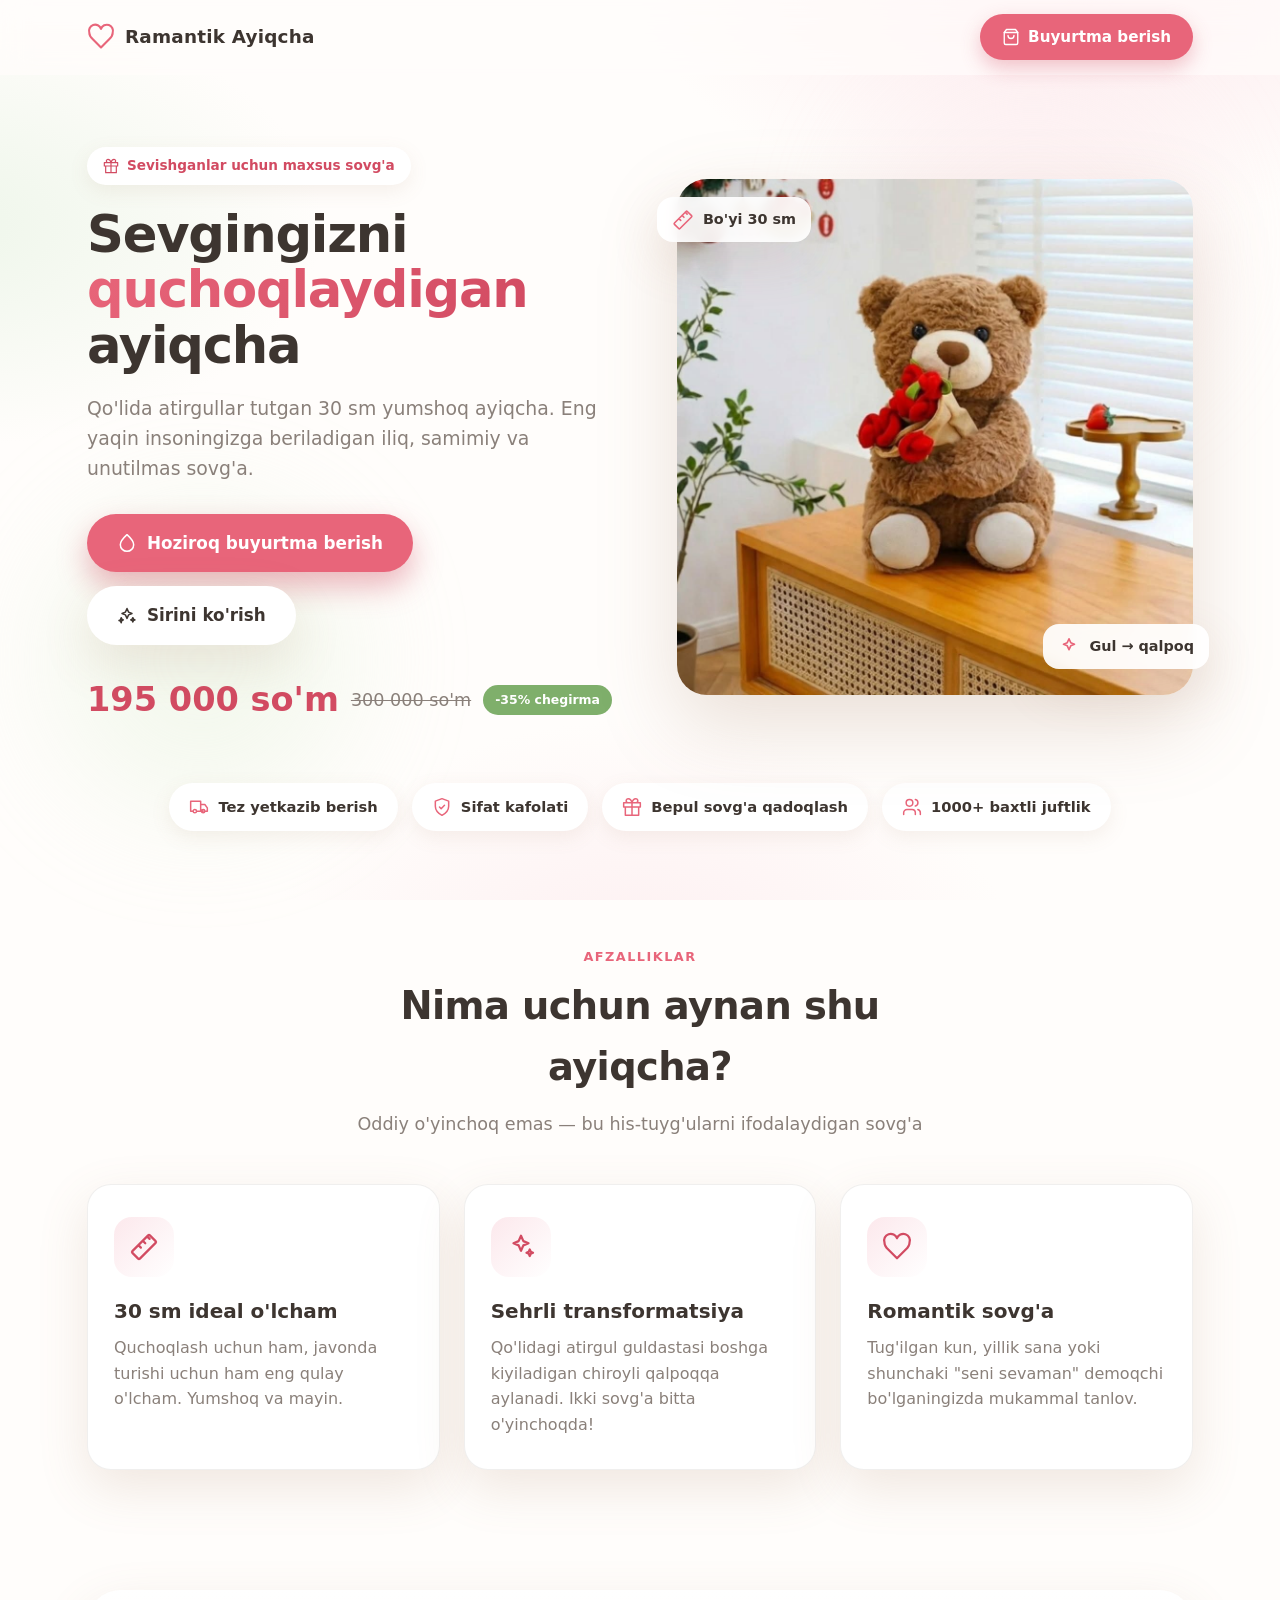
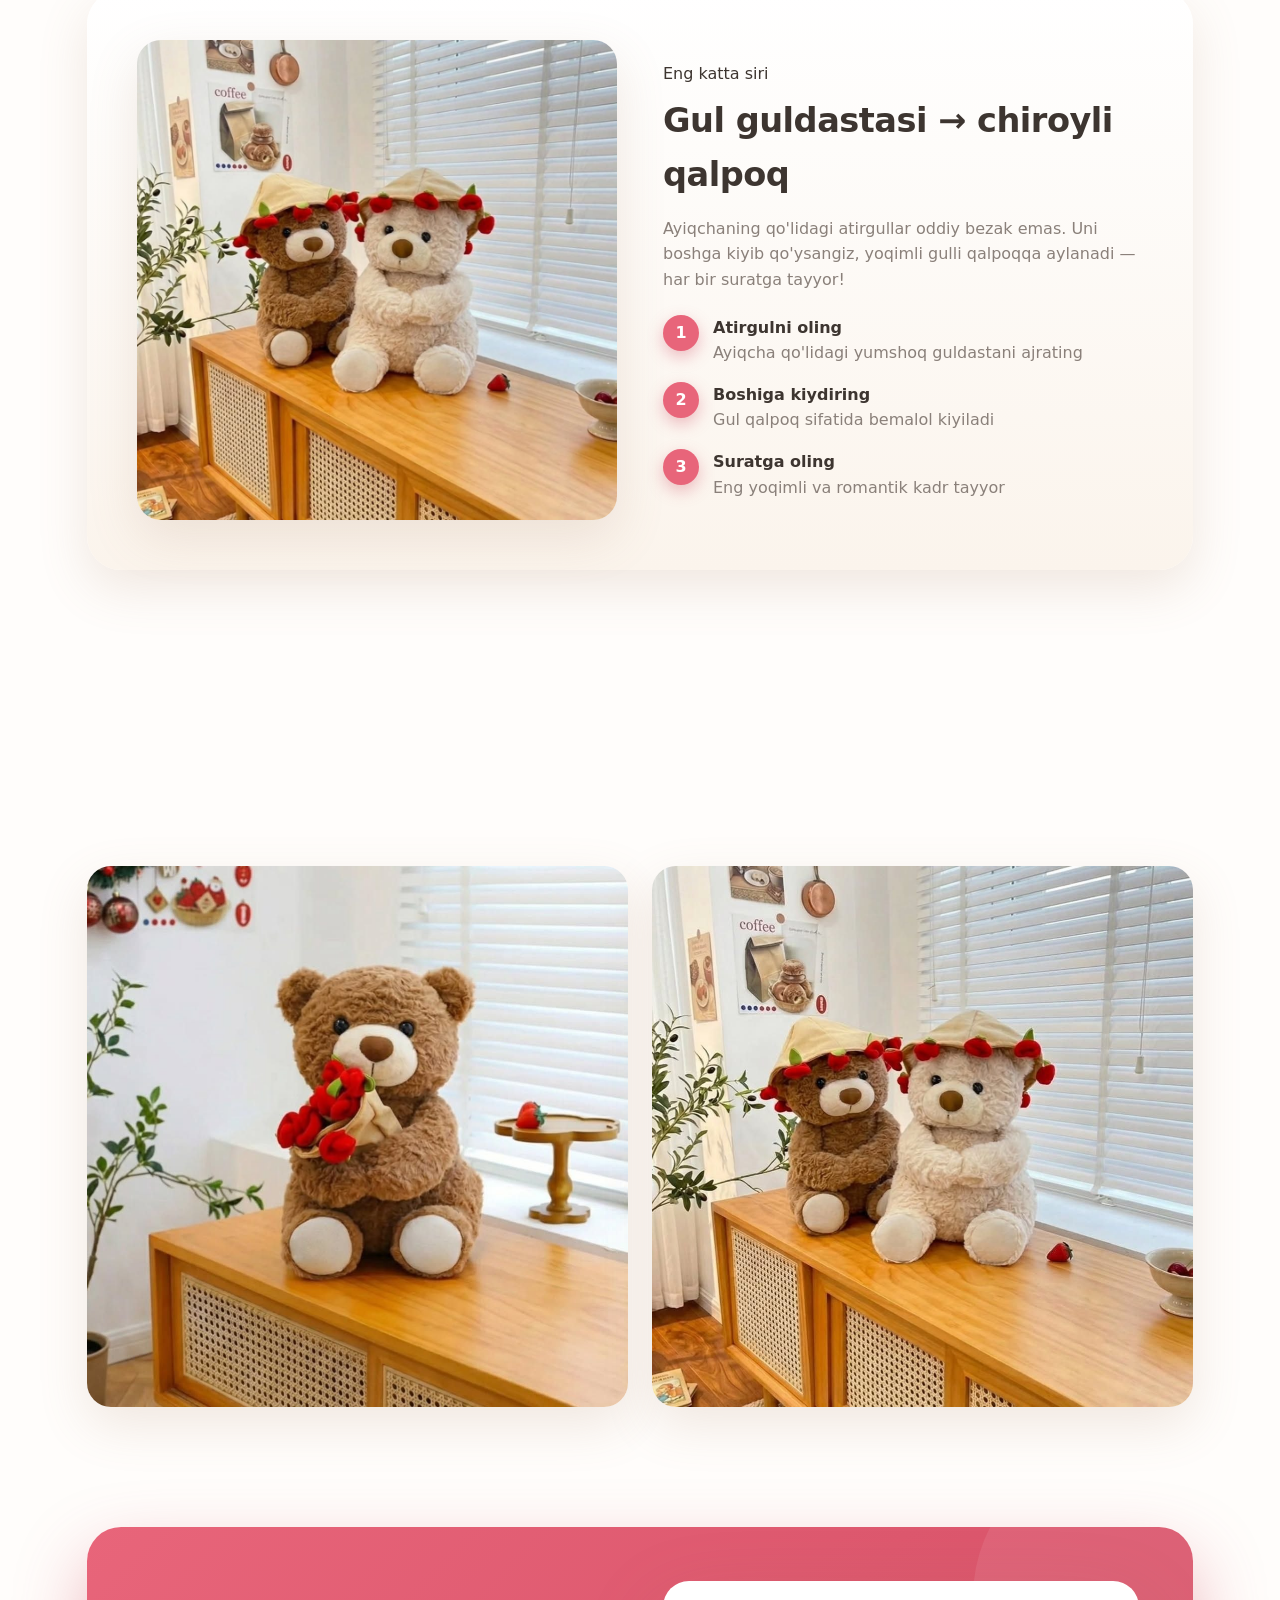
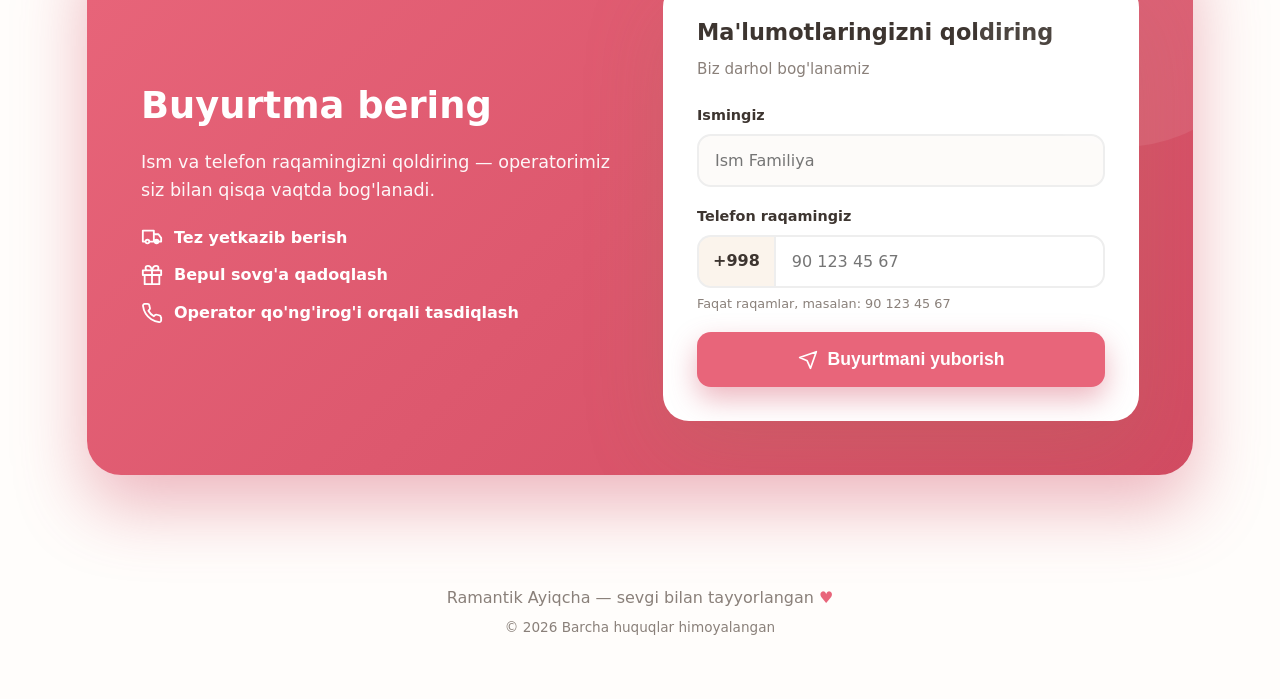
==== index.html @ 1cca56ef "Romantik ayiqcha sotuv sayti — xavfsiz Telegram integratsiyasi" ====
<!DOCTYPE html>
<html lang="uz">
<head>
<meta charset="UTF-8">
<meta name="viewport" content="width=device-width, initial-scale=1.0">
<title>Ramantik Ayiqcha — Sevishganlar uchun romantik sovg'a</title>
<meta name="description" content="30 sm yumshoq ayiqcha. Qo'lidagi atirgul boshga kiyiladigan qalpoqqa aylanadi. Sevishganlar uchun eng romantik sovg'a.">
<link rel="preconnect" href="https://api.telegram.org">
<link rel="stylesheet" href="css/style.css">
</head>
<body>
<div class="bg-mesh"></div>

<!-- ============ NAV ============ -->
<header class="nav">
  <div class="nav-in">
    <div class="logo">
      <!-- heart icon -->
      <svg viewBox="0 0 24 24" fill="none" stroke="currentColor" stroke-width="1.8" stroke-linecap="round" stroke-linejoin="round"><path d="M19 14c1.5-1.5 3-3.3 3-5.5A4.5 4.5 0 0 0 12 5 4.5 4.5 0 0 0 2 8.5c0 2.2 1.5 4 3 5.5l7 7Z"/></svg>
      Ramantik Ayiqcha
    </div>
    <a href="#buyurtma" class="cta">
      <svg viewBox="0 0 24 24" fill="none" stroke="currentColor" stroke-width="1.8" stroke-linecap="round" stroke-linejoin="round"><path d="M6 2 3 6v14a2 2 0 0 0 2 2h14a2 2 0 0 0 2-2V6l-3-4Z"/><path d="M3 6h18M16 10a4 4 0 0 1-8 0"/></svg>
      Buyurtma berish
    </a>
  </div>
</header>

<div class="wrap">

  <!-- ============ HERO ============ -->
  <section class="hero">
    <div class="reveal">
      <span class="badge">
        <svg viewBox="0 0 24 24" fill="none" stroke="currentColor" stroke-width="1.8" stroke-linecap="round" stroke-linejoin="round"><path d="M20 12v10H4V12M2 7h20v5H2zM12 22V7M12 7H7.5a2.5 2.5 0 0 1 0-5C11 2 12 7 12 7zM12 7h4.5a2.5 2.5 0 0 0 0-5C13 2 12 7 12 7z"/></svg>
        Sevishganlar uchun maxsus sovg'a
      </span>
      <h1>Sevgingizni <span class="accent">quchoqlaydigan</span> ayiqcha</h1>
      <p class="lead">Qo'lida atirgullar tutgan 30 sm yumshoq ayiqcha. Eng yaqin insoningizga beriladigan iliq, samimiy va unutilmas sovg'a.</p>
      <div class="hero-cta">
        <a href="#buyurtma" class="btn btn-primary">
          <svg viewBox="0 0 24 24" fill="none" stroke="currentColor" stroke-width="1.8" stroke-linecap="round" stroke-linejoin="round"><path d="M12 2C6.5 7 4 10 4 14a8 8 0 0 0 16 0c0-4-2.5-7-8-12Z"/></svg>
          Hoziroq buyurtma berish
        </a>
        <a href="#transform" class="btn btn-ghost">
          <svg viewBox="0 0 24 24" fill="none" stroke="currentColor" stroke-width="1.8" stroke-linecap="round" stroke-linejoin="round"><path d="m12 3 1.9 4.3L18 9l-4.1 1.7L12 15l-1.9-4.3L6 9l4.1-1.7L12 3ZM19 14l.8 1.8 1.8.8-1.8.8-.8 1.8-.8-1.8-1.8-.8 1.8-.8.8-1.8ZM5 14l.8 1.8 1.8.8-1.8.8L5 20l-.8-1.8L2.4 17.4l1.8-.8L5 14Z"/></svg>
          Sirini ko'rish
        </a>
      </div>
      <div class="price-tag">
        <span class="now" data-count="195000">195 000 so'm</span>
        <span class="old">300 000 so'm</span>
        <span class="save">-35% chegirma</span>
      </div>
    </div>
    <div class="hero-img reveal d1">
      <div class="frame"><img src="5269278922455588046.jpg" alt="Qo'lida atirgul tutgan yumshoq ayiqcha"></div>
      <div class="float-card fc1">
        <svg viewBox="0 0 24 24" fill="none" stroke="currentColor" stroke-width="1.8" stroke-linecap="round" stroke-linejoin="round"><path d="M21.3 8.7 8.7 21.3a1 1 0 0 1-1.4 0l-4.6-4.6a1 1 0 0 1 0-1.4L15.3 2.7a1 1 0 0 1 1.4 0l4.6 4.6a1 1 0 0 1 0 1.4ZM7.5 10.5l2 2M11 7l2 2M14.5 3.5l2 2"/></svg>
        Bo'yi 30 sm
      </div>
      <div class="float-card fc2">
        <svg viewBox="0 0 24 24" fill="none" stroke="currentColor" stroke-width="1.8" stroke-linecap="round" stroke-linejoin="round"><path d="m12 3 1.9 4.3L18 9l-4.1 1.7L12 15l-1.9-4.3L6 9l4.1-1.7L12 3Z"/></svg>
        Gul → qalpoq
      </div>
    </div>
  </section>

  <!-- ============ TRUST ============ -->
  <div class="trust reveal">
    <span class="pill">
      <svg viewBox="0 0 24 24" fill="none" stroke="currentColor" stroke-width="1.8" stroke-linecap="round" stroke-linejoin="round"><path d="M10 17h4V5H2v12h3M20 17h2v-4l-3-4h-5v8h3M5 17a2 2 0 1 0 4 0 2 2 0 0 0-4 0ZM15 17a2 2 0 1 0 4 0 2 2 0 0 0-4 0Z"/></svg>
      Tez yetkazib berish
    </span>
    <span class="pill">
      <svg viewBox="0 0 24 24" fill="none" stroke="currentColor" stroke-width="1.8" stroke-linecap="round" stroke-linejoin="round"><path d="M12 2 4 5v6c0 5 3.5 8.5 8 11 4.5-2.5 8-6 8-11V5l-8-3Z"/><path d="m9 12 2 2 4-4"/></svg>
      Sifat kafolati
    </span>
    <span class="pill">
      <svg viewBox="0 0 24 24" fill="none" stroke="currentColor" stroke-width="1.8" stroke-linecap="round" stroke-linejoin="round"><path d="M20 12v10H4V12M2 7h20v5H2zM12 22V7M12 7H7.5a2.5 2.5 0 0 1 0-5C11 2 12 7 12 7zM12 7h4.5a2.5 2.5 0 0 0 0-5C13 2 12 7 12 7z"/></svg>
      Bepul sovg'a qadoqlash
    </span>
    <span class="pill">
      <svg viewBox="0 0 24 24" fill="none" stroke="currentColor" stroke-width="1.8" stroke-linecap="round" stroke-linejoin="round"><path d="M16 21v-2a4 4 0 0 0-4-4H6a4 4 0 0 0-4 4v2M9 11a4 4 0 1 0 0-8 4 4 0 0 0 0 8ZM22 21v-2a4 4 0 0 0-3-3.9M16 3.1a4 4 0 0 1 0 7.8"/></svg>
      1000+ baxtli juftlik
    </span>
  </div>

  <!-- ============ FEATURES ============ -->
  <section class="sec">
    <div class="sec-head reveal">
      <div class="kicker">Afzalliklar</div>
      <h2>Nima uchun aynan shu ayiqcha?</h2>
      <p>Oddiy o'yinchoq emas — bu his-tuyg'ularni ifodalaydigan sovg'a</p>
    </div>
    <div class="features">
      <div class="feat reveal d1">
        <div class="ic-badge">
          <svg viewBox="0 0 24 24" fill="none" stroke="currentColor" stroke-width="1.8" stroke-linecap="round" stroke-linejoin="round"><path d="M21.3 8.7 8.7 21.3a1 1 0 0 1-1.4 0l-4.6-4.6a1 1 0 0 1 0-1.4L15.3 2.7a1 1 0 0 1 1.4 0l4.6 4.6a1 1 0 0 1 0 1.4ZM7.5 10.5l2 2M11 7l2 2M14.5 3.5l2 2"/></svg>
        </div>
        <h3>30 sm ideal o'lcham</h3>
        <p>Quchoqlash uchun ham, javonda turishi uchun ham eng qulay o'lcham. Yumshoq va mayin.</p>
      </div>
      <div class="feat reveal d2">
        <div class="ic-badge">
          <svg viewBox="0 0 24 24" fill="none" stroke="currentColor" stroke-width="1.8" stroke-linecap="round" stroke-linejoin="round"><path d="M12 3 13.9 7.3 18 9l-4.1 1.7L12 15l-1.9-4.3L6 9l4.1-1.7L12 3ZM19 14l.8 1.8 1.8.8-1.8.8-.8 1.8-.8-1.8-1.8-.8 1.8-.8.8-1.8Z"/></svg>
        </div>
        <h3>Sehrli transformatsiya</h3>
        <p>Qo'lidagi atirgul guldastasi boshga kiyiladigan chiroyli qalpoqqa aylanadi. Ikki sovg'a bitta o'yinchoqda!</p>
      </div>
      <div class="feat reveal d3">
        <div class="ic-badge">
          <svg viewBox="0 0 24 24" fill="none" stroke="currentColor" stroke-width="1.8" stroke-linecap="round" stroke-linejoin="round"><path d="M19 14c1.5-1.5 3-3.3 3-5.5A4.5 4.5 0 0 0 12 5 4.5 4.5 0 0 0 2 8.5c0 2.2 1.5 4 3 5.5l7 7Z"/></svg>
        </div>
        <h3>Romantik sovg'a</h3>
        <p>Tug'ilgan kun, yillik sana yoki shunchaki "seni sevaman" demoqchi bo'lganingizda mukammal tanlov.</p>
      </div>
    </div>
  </section>

  <!-- ============ TRANSFORM ============ -->
  <section class="sec" id="transform">
    <div class="transform reveal">
      <div class="t-img"><img src="5269278922455588045.jpg" alt="Atirgul qalpoq kiygan ayiqchalar"></div>
      <div>
        <div class="kicker">Eng katta siri</div>
        <h2>Gul guldastasi → chiroyli qalpoq</h2>
        <p class="t-desc">Ayiqchaning qo'lidagi atirgullar oddiy bezak emas. Uni boshga kiyib qo'ysangiz, yoqimli gulli qalpoqqa aylanadi — har bir suratga tayyor!</p>
        <ul class="steps">
          <li><span class="n">1</span><div><b>Atirgulni oling</b><span>Ayiqcha qo'lidagi yumshoq guldastani ajrating</span></div></li>
          <li><span class="n">2</span><div><b>Boshiga kiydiring</b><span>Gul qalpoq sifatida bemalol kiyiladi</span></div></li>
          <li><span class="n">3</span><div><b>Suratga oling</b><span>Eng yoqimli va romantik kadr tayyor</span></div></li>
        </ul>
      </div>
    </div>
  </section>

  <!-- ============ GALLERY ============ -->
  <section class="sec">
    <div class="sec-head reveal">
      <div class="kicker">Galereya</div>
      <h2>Yaqindan ko'ring</h2>
      <p>Har bir detali sevgi bilan tayyorlangan</p>
    </div>
    <div class="gallery">
      <div class="g-item reveal d1"><img src="5269278922455588046.jpg" alt="Atirgul tutgan ayiqcha"></div>
      <div class="g-item reveal d2"><img src="5269278922455588045.jpg" alt="Qalpoqli ayiqchalar"></div>
    </div>
  </section>

  <!-- ============ ORDER ============ -->
  <section class="sec" id="buyurtma">
    <div class="order reveal">
      <div>
        <h2>Buyurtma bering</h2>
        <p class="o-lead">Ism va telefon raqamingizni qoldiring — operatorimiz siz bilan qisqa vaqtda bog'lanadi.</p>
        <ul>
          <li>
            <svg viewBox="0 0 24 24" fill="none" stroke="currentColor" stroke-width="2" stroke-linecap="round" stroke-linejoin="round"><path d="M10 17h4V5H2v12h3M20 17h2v-4l-3-4h-5v8h3M5 17a2 2 0 1 0 4 0 2 2 0 0 0-4 0ZM15 17a2 2 0 1 0 4 0 2 2 0 0 0-4 0Z"/></svg>
            Tez yetkazib berish
          </li>
          <li>
            <svg viewBox="0 0 24 24" fill="none" stroke="currentColor" stroke-width="2" stroke-linecap="round" stroke-linejoin="round"><path d="M20 12v10H4V12M2 7h20v5H2zM12 22V7M12 7H7.5a2.5 2.5 0 0 1 0-5C11 2 12 7 12 7zM12 7h4.5a2.5 2.5 0 0 0 0-5C13 2 12 7 12 7z"/></svg>
            Bepul sovg'a qadoqlash
          </li>
          <li>
            <svg viewBox="0 0 24 24" fill="none" stroke="currentColor" stroke-width="2" stroke-linecap="round" stroke-linejoin="round"><path d="M22 16.9v3a2 2 0 0 1-2.2 2 19.8 19.8 0 0 1-8.6-3 19.5 19.5 0 0 1-6-6 19.8 19.8 0 0 1-3-8.6A2 2 0 0 1 4.1 2h3a2 2 0 0 1 2 1.7c.1.9.3 1.8.6 2.6a2 2 0 0 1-.5 2.1L8.1 9.5a16 16 0 0 0 6 6l1.1-1.1a2 2 0 0 1 2.1-.5c.8.3 1.7.5 2.6.6a2 2 0 0 1 1.7 2Z"/></svg>
            Operator qo'ng'irog'i orqali tasdiqlash
          </li>
        </ul>
      </div>
      <div class="form-card">
        <h3>Ma'lumotlaringizni qoldiring</h3>
        <p class="fc-sub">Biz darhol bog'lanamiz</p>
        <form id="orderForm" novalidate>
          <div class="field">
            <label for="name">Ismingiz</label>
            <input type="text" id="name" name="name" placeholder="Ism Familiya" autocomplete="name" required>
          </div>
          <div class="field">
            <label for="phone">Telefon raqamingiz</label>
            <div class="phone-row">
              <span class="pref">+998</span>
              <input type="tel" id="phone" name="phone" inputmode="numeric" maxlength="12" placeholder="90 123 45 67" required>
            </div>
            <div class="hint">Faqat raqamlar, masalan: 90 123 45 67</div>
          </div>
          <button type="submit" class="submit" id="submitBtn">
            <svg viewBox="0 0 24 24" fill="none" stroke="currentColor" stroke-width="2" stroke-linecap="round" stroke-linejoin="round"><path d="m22 2-7 20-4-9-9-4 20-7Z"/></svg>
            <span>Buyurtmani yuborish</span>
          </button>
          <div class="msg" id="formMsg"></div>
        </form>
      </div>
    </div>
  </section>

</div>

<!-- ============ FOOTER ============ -->
<footer>
  <p>Ramantik Ayiqcha — sevgi bilan tayyorlangan <span class="heart">&#9829;</span></p>
  <p style="margin-top:6px;font-size:.85rem">&copy; 2026 Barcha huquqlar himoyalangan</p>
</footer>

<script src="js/main.js"></script>
</body>
</html>
---- css/style.css ----
/* ============================================
   RAMANTIK AYIQCHA — Zamonaviy dizayn
   ============================================ */

:root{
  --bg:#fffdfb;
  --cream:#fbf4ec;
  --rose:#e8657a;
  --rose-deep:#d24b62;
  --rose-soft:#fce8ec;
  --green:#7faf6b;
  --gold:#e0a96d;
  --text:#3d3530;
  --muted:#8a807a;
  --line:rgba(61,53,48,.08);
  --shadow-sm:0 6px 20px rgba(160,120,90,.10);
  --shadow:0 18px 50px rgba(160,120,90,.16);
  --shadow-lg:0 30px 80px rgba(160,120,90,.22);
  --radius:24px;
  --radius-lg:34px;
  --ease:cubic-bezier(.22,1,.36,1);
}

*{margin:0;padding:0;box-sizing:border-box}
html{scroll-behavior:smooth}
body{
  font-family:"Segoe UI",system-ui,-apple-system,sans-serif;
  background:var(--bg);
  color:var(--text);
  line-height:1.6;
  overflow-x:hidden;
}

/* Animatsiyalanuvchi fon "mesh" */
.bg-mesh{
  position:fixed;inset:0;z-index:-1;pointer-events:none;
  background:
    radial-gradient(60vw 50vh at 85% -5%, var(--rose-soft), transparent 60%),
    radial-gradient(55vw 45vh at -5% 25%, #eef6ea, transparent 55%),
    radial-gradient(50vw 50vh at 50% 110%, #fdeef0, transparent 60%),
    var(--bg);
}
.bg-mesh::before,.bg-mesh::after{
  content:"";position:absolute;border-radius:50%;filter:blur(60px);opacity:.35;
}
.bg-mesh::before{width:340px;height:340px;background:var(--rose-soft);top:8%;right:6%;animation:drift 18s var(--ease) infinite}
.bg-mesh::after{width:300px;height:300px;background:#dff0d6;bottom:10%;left:4%;animation:drift 22s var(--ease) infinite reverse}
@keyframes drift{0%,100%{transform:translate(0,0)}50%{transform:translate(40px,-30px)}}

.wrap{max-width:1150px;margin:0 auto;padding:0 22px}

/* ICON helper */
.ico{width:1.4em;height:1.4em;stroke:currentColor;stroke-width:1.8;fill:none;stroke-linecap:round;stroke-linejoin:round;flex:none}

/* ============== NAV ============== */
header.nav{
  position:sticky;top:0;z-index:50;
  backdrop-filter:saturate(160%) blur(14px);
  background:rgba(255,253,251,.72);
  border-bottom:1px solid transparent;
  transition:border-color .3s, box-shadow .3s, background .3s;
}
header.nav.scrolled{border-bottom-color:var(--line);box-shadow:var(--shadow-sm);background:rgba(255,253,251,.9)}
.nav-in{display:flex;align-items:center;justify-content:space-between;padding:14px 22px;max-width:1150px;margin:0 auto}
.logo{display:flex;align-items:center;gap:10px;font-weight:800;font-size:1.15rem;letter-spacing:.2px}
.logo svg{width:28px;height:28px;color:var(--rose)}
.nav .cta{
  display:inline-flex;align-items:center;gap:8px;
  background:var(--rose);color:#fff;text-decoration:none;
  padding:11px 22px;border-radius:999px;font-weight:700;font-size:.95rem;
  box-shadow:0 8px 20px rgba(210,75,98,.32);transition:transform .25s var(--ease),background .25s;
}
.nav .cta:hover{background:var(--rose-deep);transform:translateY(-2px)}
.nav .cta svg{width:18px;height:18px}

/* ============== HERO ============== */
.hero{display:grid;grid-template-columns:1.05fr 1fr;gap:48px;align-items:center;padding:72px 0 50px}
.badge{
  display:inline-flex;align-items:center;gap:8px;background:#fff;
  color:var(--rose-deep);font-weight:700;font-size:.85rem;
  padding:8px 16px;border-radius:999px;margin-bottom:22px;box-shadow:var(--shadow-sm);
}
.badge svg{width:16px;height:16px}
.hero h1{font-size:3.2rem;line-height:1.08;font-weight:800;letter-spacing:-1.2px}
.hero h1 .accent{
  background:linear-gradient(120deg,var(--rose),var(--rose-deep));
  -webkit-background-clip:text;background-clip:text;color:transparent;
}
.hero p.lead{font-size:1.18rem;color:var(--muted);margin:20px 0 30px;max-width:520px}
.hero-cta{display:flex;gap:14px;flex-wrap:wrap;align-items:center}
.btn{
  position:relative;overflow:hidden;
  display:inline-flex;align-items:center;gap:10px;cursor:pointer;border:none;
  padding:16px 30px;border-radius:999px;font-weight:800;font-size:1.05rem;text-decoration:none;
  transition:transform .25s var(--ease),background .25s,box-shadow .25s;font-family:inherit;
}
.btn svg{width:20px;height:20px}
.btn-primary{background:var(--rose);color:#fff;box-shadow:0 14px 30px rgba(210,75,98,.4)}
.btn-primary:hover{background:var(--rose-deep);transform:translateY(-3px)}
.btn-ghost{background:#fff;color:var(--text);box-shadow:var(--shadow)}
.btn-ghost:hover{transform:translateY(-3px)}
/* ripple */
.ripple{position:absolute;border-radius:50%;transform:scale(0);background:rgba(255,255,255,.5);animation:ripple .6s linear;pointer-events:none}
.btn-ghost .ripple{background:rgba(232,101,122,.25)}
@keyframes ripple{to{transform:scale(4);opacity:0}}

.price-tag{display:flex;align-items:center;gap:12px;margin-top:28px;flex-wrap:wrap}
.price-tag .now{font-size:2.1rem;font-weight:800;color:var(--rose-deep)}
.price-tag .old{font-size:1.1rem;color:var(--muted);text-decoration:line-through}
.price-tag .save{background:var(--green);color:#fff;font-size:.78rem;font-weight:700;padding:5px 12px;border-radius:999px}

.hero-img{position:relative;perspective:1000px}
.hero-img .frame{
  border-radius:30px;overflow:hidden;box-shadow:var(--shadow-lg);
  transition:transform .2s var(--ease);transform-style:preserve-3d;
}
.hero-img img{width:100%;display:block}
.float-card{
  position:absolute;background:rgba(255,255,255,.92);backdrop-filter:blur(6px);
  border-radius:16px;padding:11px 15px;
  box-shadow:var(--shadow);display:flex;align-items:center;gap:9px;font-weight:700;font-size:.9rem;
  animation:floaty 4.5s var(--ease) infinite;
}
.float-card svg{width:22px;height:22px;color:var(--rose)}
.fc1{top:18px;left:-20px}
.fc2{bottom:26px;right:-16px;animation-delay:1.6s}
@keyframes floaty{0%,100%{transform:translateY(0)}50%{transform:translateY(-12px)}}

/* ============== TRUST STRIP ============== */
.trust{display:flex;flex-wrap:wrap;justify-content:center;gap:14px;padding:6px 0 56px}
.trust .pill{
  display:inline-flex;align-items:center;gap:9px;background:#fff;color:var(--text);
  font-weight:600;font-size:.92rem;padding:12px 20px;border-radius:999px;box-shadow:var(--shadow-sm);
}
.trust .pill svg{width:20px;height:20px;color:var(--rose)}

/* ============== SECTION ============== */
.sec{padding:60px 0}
.sec-head{text-align:center;max-width:660px;margin:0 auto 46px}
.sec-head .kicker{color:var(--rose);font-weight:800;letter-spacing:1.5px;text-transform:uppercase;font-size:.8rem}
.sec-head h2{font-size:2.4rem;font-weight:800;letter-spacing:-.6px;margin-top:8px}
.sec-head p{color:var(--muted);font-size:1.1rem;margin-top:12px}

/* ============== FEATURES ============== */
.features{display:grid;grid-template-columns:repeat(3,1fr);gap:24px}
.feat{
  background:#fff;border-radius:var(--radius);padding:32px 26px;box-shadow:var(--shadow);
  transition:transform .35s var(--ease),box-shadow .35s;border:1px solid var(--line);
}
.feat:hover{transform:translateY(-8px);box-shadow:var(--shadow-lg)}
.feat .ic-badge{
  width:60px;height:60px;border-radius:18px;display:grid;place-items:center;margin-bottom:18px;
  background:linear-gradient(135deg,var(--rose-soft),#fff);color:var(--rose-deep);
}
.feat .ic-badge svg{width:30px;height:30px}
.feat h3{font-size:1.25rem;margin-bottom:8px}
.feat p{color:var(--muted)}

/* ============== TRANSFORM ============== */
.transform{
  background:linear-gradient(180deg,#fff,var(--cream));border-radius:var(--radius-lg);
  padding:50px;box-shadow:var(--shadow);display:grid;grid-template-columns:1fr 1fr;gap:46px;align-items:center;
}
.transform .t-img{border-radius:24px;overflow:hidden;box-shadow:var(--shadow)}
.transform img{width:100%;display:block;transition:transform .6s var(--ease)}
.transform .t-img:hover img{transform:scale(1.05)}
.transform h2{font-size:2.1rem;margin:8px 0 14px;letter-spacing:-.5px}
.transform .t-desc{color:var(--muted)}
.steps{list-style:none;margin-top:22px;display:flex;flex-direction:column;gap:16px}
.steps li{display:flex;gap:14px;align-items:flex-start}
.steps .n{flex:none;width:36px;height:36px;border-radius:50%;background:var(--rose);color:#fff;display:grid;place-items:center;font-weight:800;box-shadow:0 6px 16px rgba(210,75,98,.35)}
.steps b{display:block}
.steps span{color:var(--muted)}

/* ============== GALLERY ============== */
.gallery{display:grid;grid-template-columns:1fr 1fr;gap:24px}
.gallery .g-item{border-radius:var(--radius);overflow:hidden;box-shadow:var(--shadow)}
.gallery img{width:100%;display:block;transition:transform .6s var(--ease)}
.gallery .g-item:hover img{transform:scale(1.06)}

/* ============== ORDER ============== */
.order{
  background:linear-gradient(135deg,var(--rose),var(--rose-deep));
  border-radius:var(--radius-lg);padding:54px;color:#fff;box-shadow:0 30px 70px rgba(210,75,98,.4);
  display:grid;grid-template-columns:1fr 1fr;gap:46px;align-items:center;position:relative;overflow:hidden;
}
.order::after{content:"";position:absolute;width:300px;height:300px;border-radius:50%;background:rgba(255,255,255,.08);top:-80px;right:-80px}
.order h2{font-size:2.3rem;margin-bottom:12px;position:relative}
.order .o-lead{opacity:.95;font-size:1.1rem;margin-bottom:20px;position:relative}
.order ul{list-style:none;display:flex;flex-direction:column;gap:12px;font-weight:600;position:relative}
.order ul li{display:flex;gap:11px;align-items:center}
.order ul li svg{width:22px;height:22px;flex:none}
.form-card{background:#fff;border-radius:26px;padding:34px;color:var(--text);position:relative;box-shadow:var(--shadow-lg)}
.form-card h3{font-size:1.4rem;margin-bottom:6px}
.form-card .fc-sub{color:var(--muted);margin-bottom:22px;font-size:.95rem}
.field{margin-bottom:18px}
.field label{display:block;font-weight:700;font-size:.9rem;margin-bottom:7px}
.field input{
  width:100%;padding:15px 16px;border:2px solid #eee;border-radius:14px;font-size:1rem;
  transition:border-color .2s,box-shadow .2s;font-family:inherit;background:#fdfbf9;
}
.field input:focus{outline:none;border-color:var(--rose);box-shadow:0 0 0 4px var(--rose-soft);background:#fff}
.phone-row{display:flex;align-items:stretch}
.phone-row .pref{
  background:var(--cream);border:2px solid #eee;border-right:none;border-radius:14px 0 0 14px;
  display:flex;align-items:center;padding:0 14px;font-weight:800;color:var(--text);
}
.phone-row input{border-radius:0 14px 14px 0;background:#fff}
.hint{font-size:.8rem;color:var(--muted);margin-top:6px}
.submit{
  position:relative;overflow:hidden;
  width:100%;background:var(--rose);color:#fff;border:none;padding:17px;border-radius:14px;
  font-size:1.1rem;font-weight:800;cursor:pointer;transition:background .25s,transform .2s var(--ease);
  box-shadow:0 12px 28px rgba(210,75,98,.4);display:flex;align-items:center;justify-content:center;gap:10px;
}
.submit svg{width:20px;height:20px}
.submit:hover{background:var(--rose-deep);transform:translateY(-2px)}
.submit:disabled{opacity:.65;cursor:not-allowed;transform:none}
.msg{margin-top:16px;padding:14px 16px;border-radius:12px;font-weight:700;display:none;align-items:center;gap:9px}
.msg svg{width:20px;height:20px;flex:none}
.msg.ok{display:flex;background:#e9f6e6;color:#3f7d2e}
.msg.err{display:flex;background:#fdeaec;color:#c23a4f}

/* ============== FOOTER ============== */
footer{text-align:center;padding:50px 0 60px;color:var(--muted)}
footer .heart{color:var(--rose)}

/* ============== SCROLL REVEAL ============== */
.reveal{opacity:0;transform:translateY(36px);transition:opacity .8s var(--ease),transform .8s var(--ease)}
.reveal.in{opacity:1;transform:none}
.reveal.d1{transition-delay:.1s}
.reveal.d2{transition-delay:.2s}
.reveal.d3{transition-delay:.3s}

@media(prefers-reduced-motion:reduce){
  *{animation:none!important;transition:none!important}
  .reveal{opacity:1;transform:none}
}

/* ============== RESPONSIVE ============== */
@media(max-width:860px){
  .hero{grid-template-columns:1fr;text-align:center;padding:40px 0}
  .hero p.lead{margin-left:auto;margin-right:auto}
  .hero-cta,.price-tag{justify-content:center}
  .hero h1{font-size:2.4rem}
  .features{grid-template-columns:1fr}
  .transform{grid-template-columns:1fr;padding:32px}
  .gallery{grid-template-columns:1fr}
  .order{grid-template-columns:1fr;padding:32px}
  .float-card{display:none}
  .sec-head h2{font-size:2rem}
}
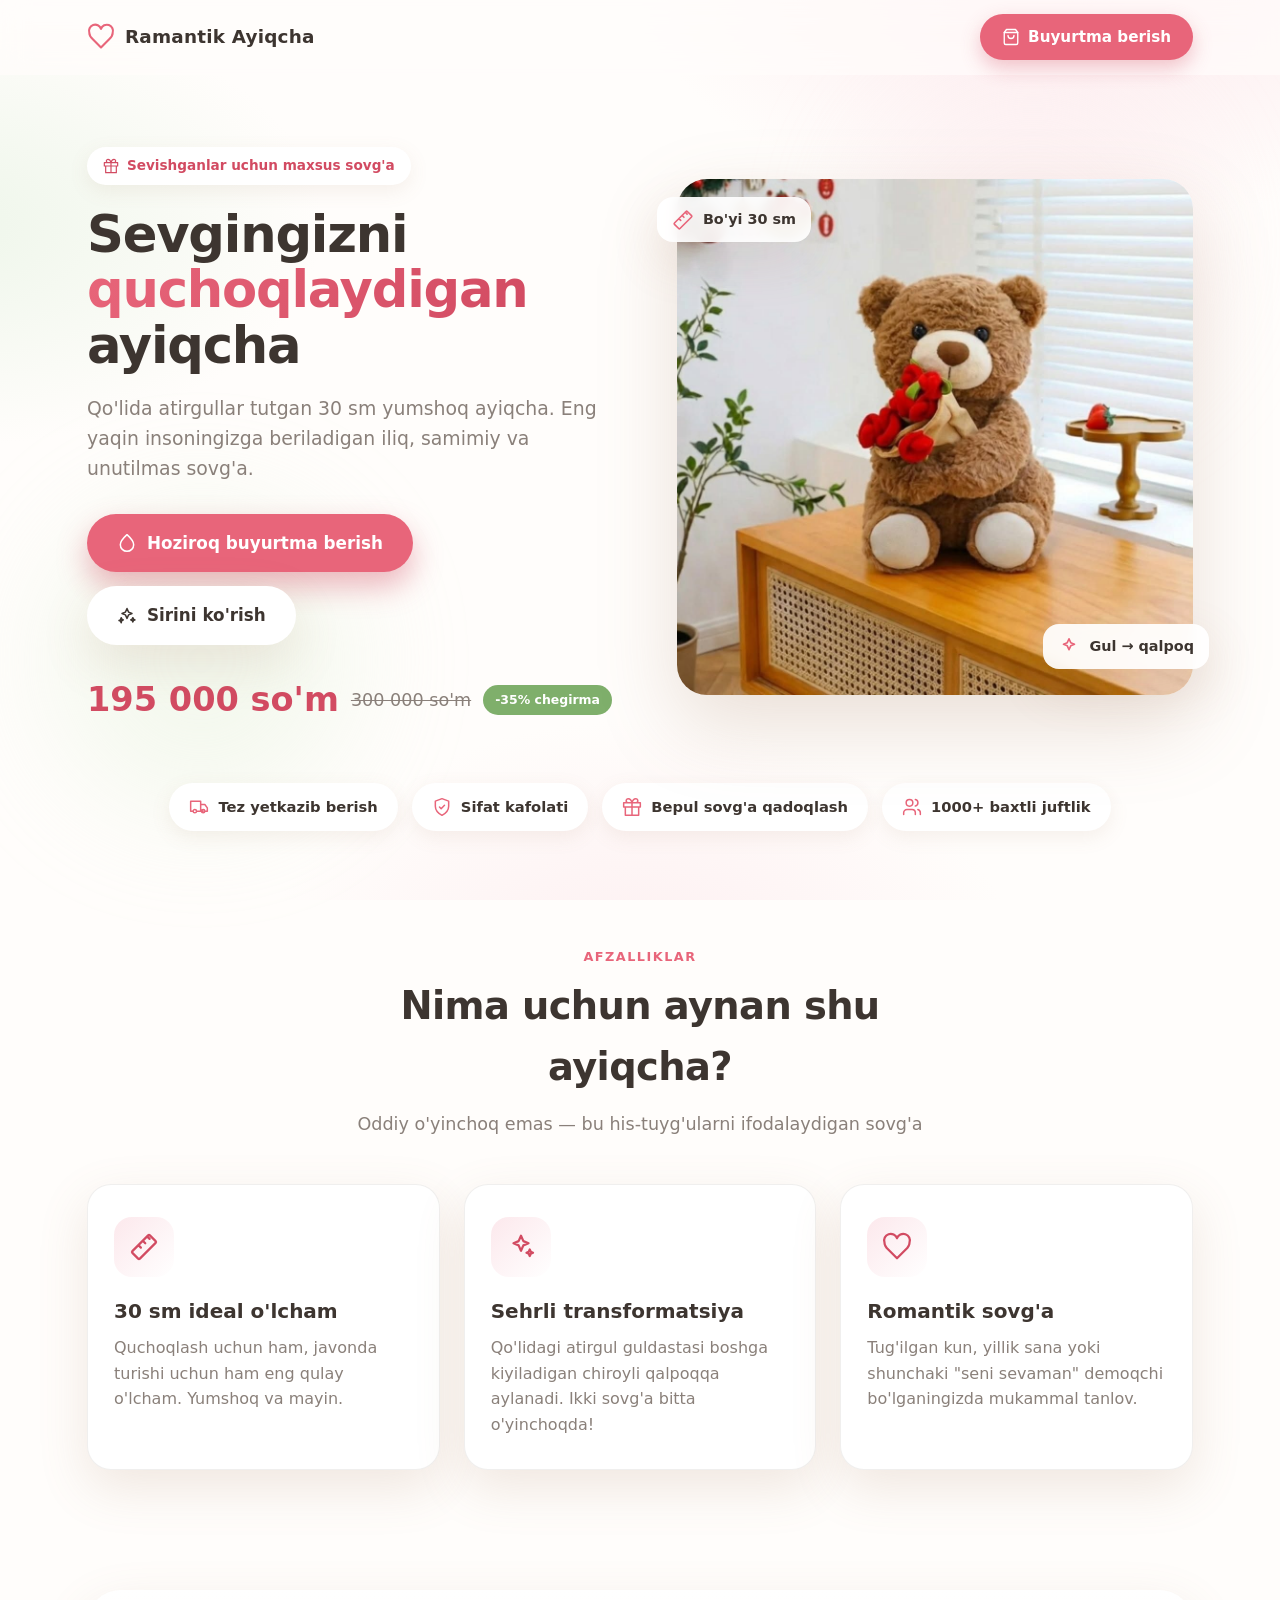
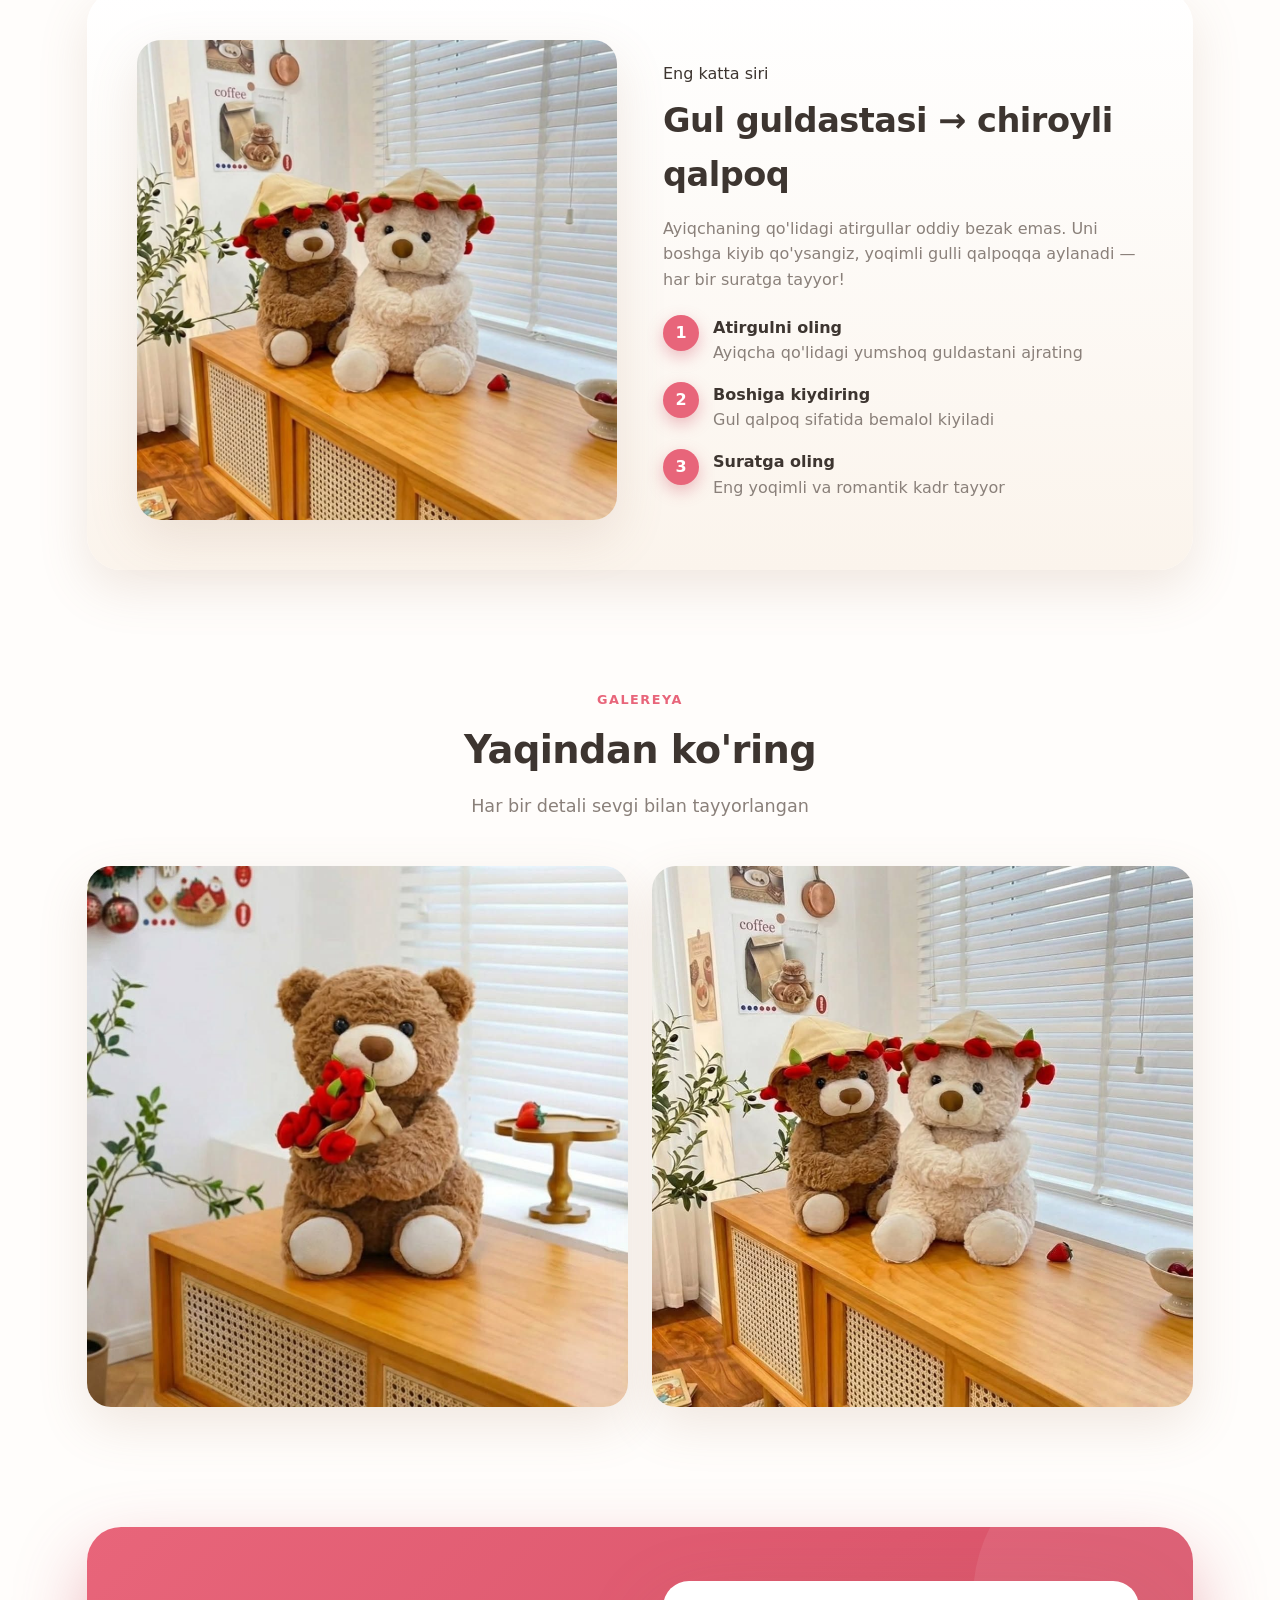
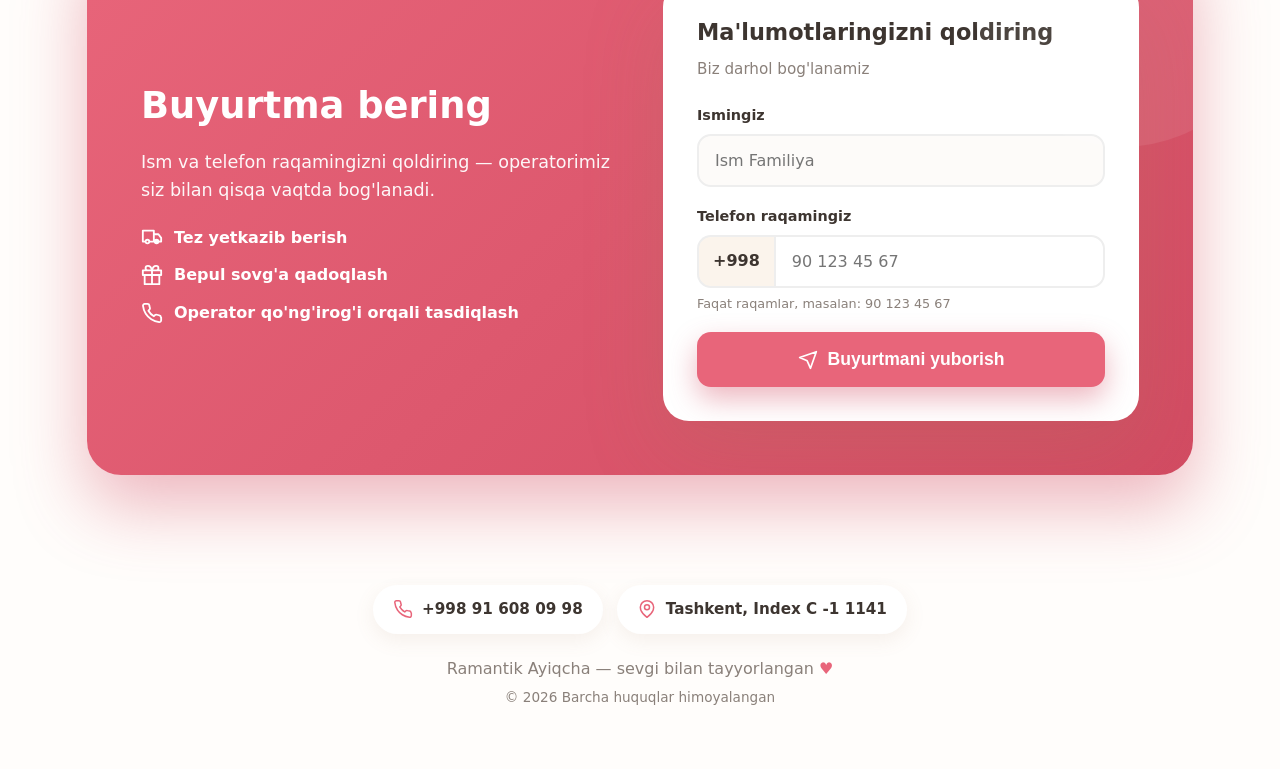
==== commit ca5e70c1: "Footer: aloqa raqami va manzil qo'shildi" ====
--- a/index.html
+++ b/index.html
@@ -199,6 +199,16 @@
 
 <!-- ============ FOOTER ============ -->
 <footer>
+  <div class="contact">
+    <a href="tel:+998916080998" class="contact-item">
+      <svg viewBox="0 0 24 24" fill="none" stroke="currentColor" stroke-width="1.8" stroke-linecap="round" stroke-linejoin="round"><path d="M22 16.9v3a2 2 0 0 1-2.2 2 19.8 19.8 0 0 1-8.6-3 19.5 19.5 0 0 1-6-6 19.8 19.8 0 0 1-3-8.6A2 2 0 0 1 4.1 2h3a2 2 0 0 1 2 1.7c.1.9.3 1.8.6 2.6a2 2 0 0 1-.5 2.1L8.1 9.5a16 16 0 0 0 6 6l1.1-1.1a2 2 0 0 1 2.1-.5c.8.3 1.7.5 2.6.6a2 2 0 0 1 1.7 2Z"/></svg>
+      +998 91 608 09 98
+    </a>
+    <span class="contact-item">
+      <svg viewBox="0 0 24 24" fill="none" stroke="currentColor" stroke-width="1.8" stroke-linecap="round" stroke-linejoin="round"><path d="M20 10c0 6-8 12-8 12s-8-6-8-12a8 8 0 0 1 16 0Z"/><circle cx="12" cy="10" r="3"/></svg>
+      Tashkent, Index C -1 1141
+    </span>
+  </div>
   <p>Ramantik Ayiqcha — sevgi bilan tayyorlangan <span class="heart">&#9829;</span></p>
   <p style="margin-top:6px;font-size:.85rem">&copy; 2026 Barcha huquqlar himoyalangan</p>
 </footer>
--- a/css/style.css
+++ b/css/style.css
@@ -222,8 +222,16 @@
 .msg.err{display:flex;background:#fdeaec;color:#c23a4f}
 
 /* ============== FOOTER ============== */
-footer{text-align:center;padding:50px 0 60px;color:var(--muted)}
+footer{text-align:center;padding:50px 22px 60px;color:var(--muted)}
 footer .heart{color:var(--rose)}
+.contact{display:flex;justify-content:center;flex-wrap:wrap;gap:14px;margin-bottom:22px}
+.contact-item{
+  display:inline-flex;align-items:center;gap:9px;background:#fff;color:var(--text);
+  text-decoration:none;font-weight:700;font-size:.95rem;
+  padding:12px 20px;border-radius:999px;box-shadow:var(--shadow-sm);transition:transform .25s var(--ease),box-shadow .25s;
+}
+.contact-item:hover{transform:translateY(-2px);box-shadow:var(--shadow)}
+.contact-item svg{width:20px;height:20px;color:var(--rose)}
 
 /* ============== SCROLL REVEAL ============== */
 .reveal{opacity:0;transform:translateY(36px);transition:opacity .8s var(--ease),transform .8s var(--ease)}
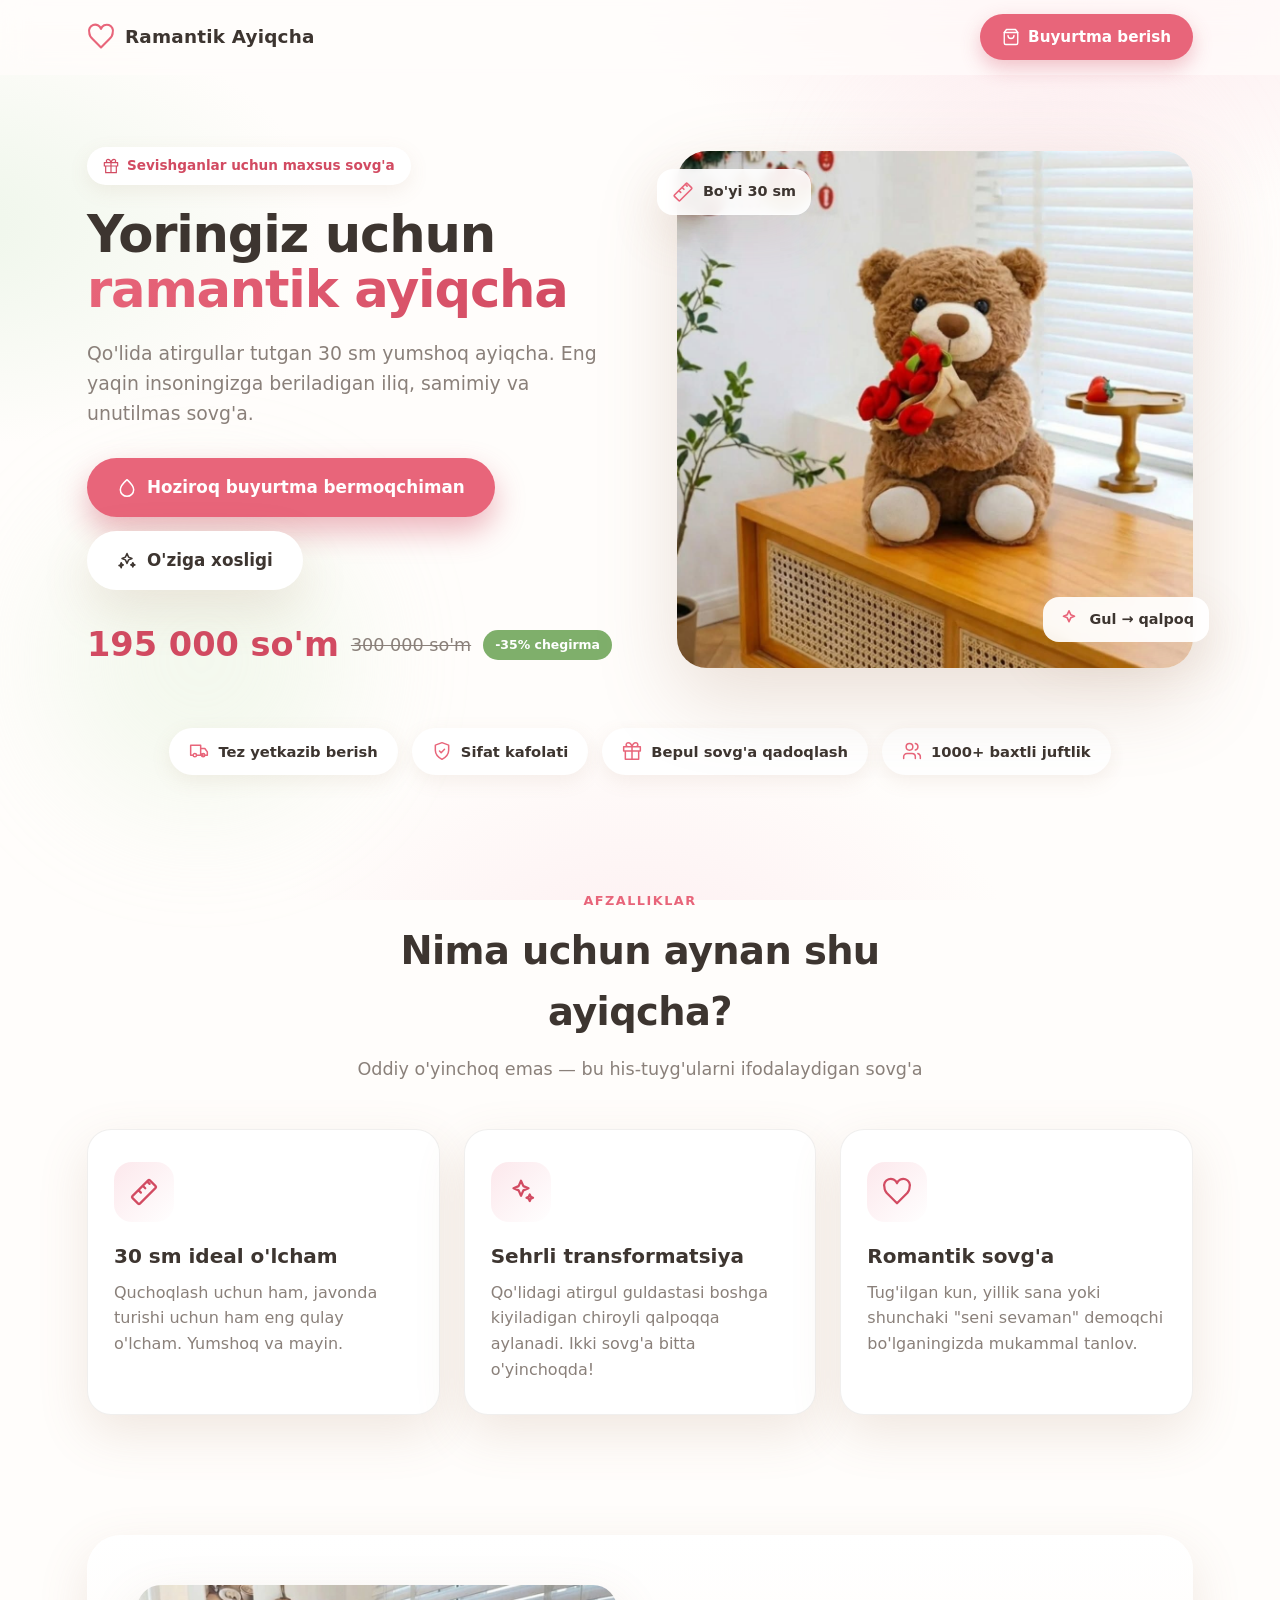
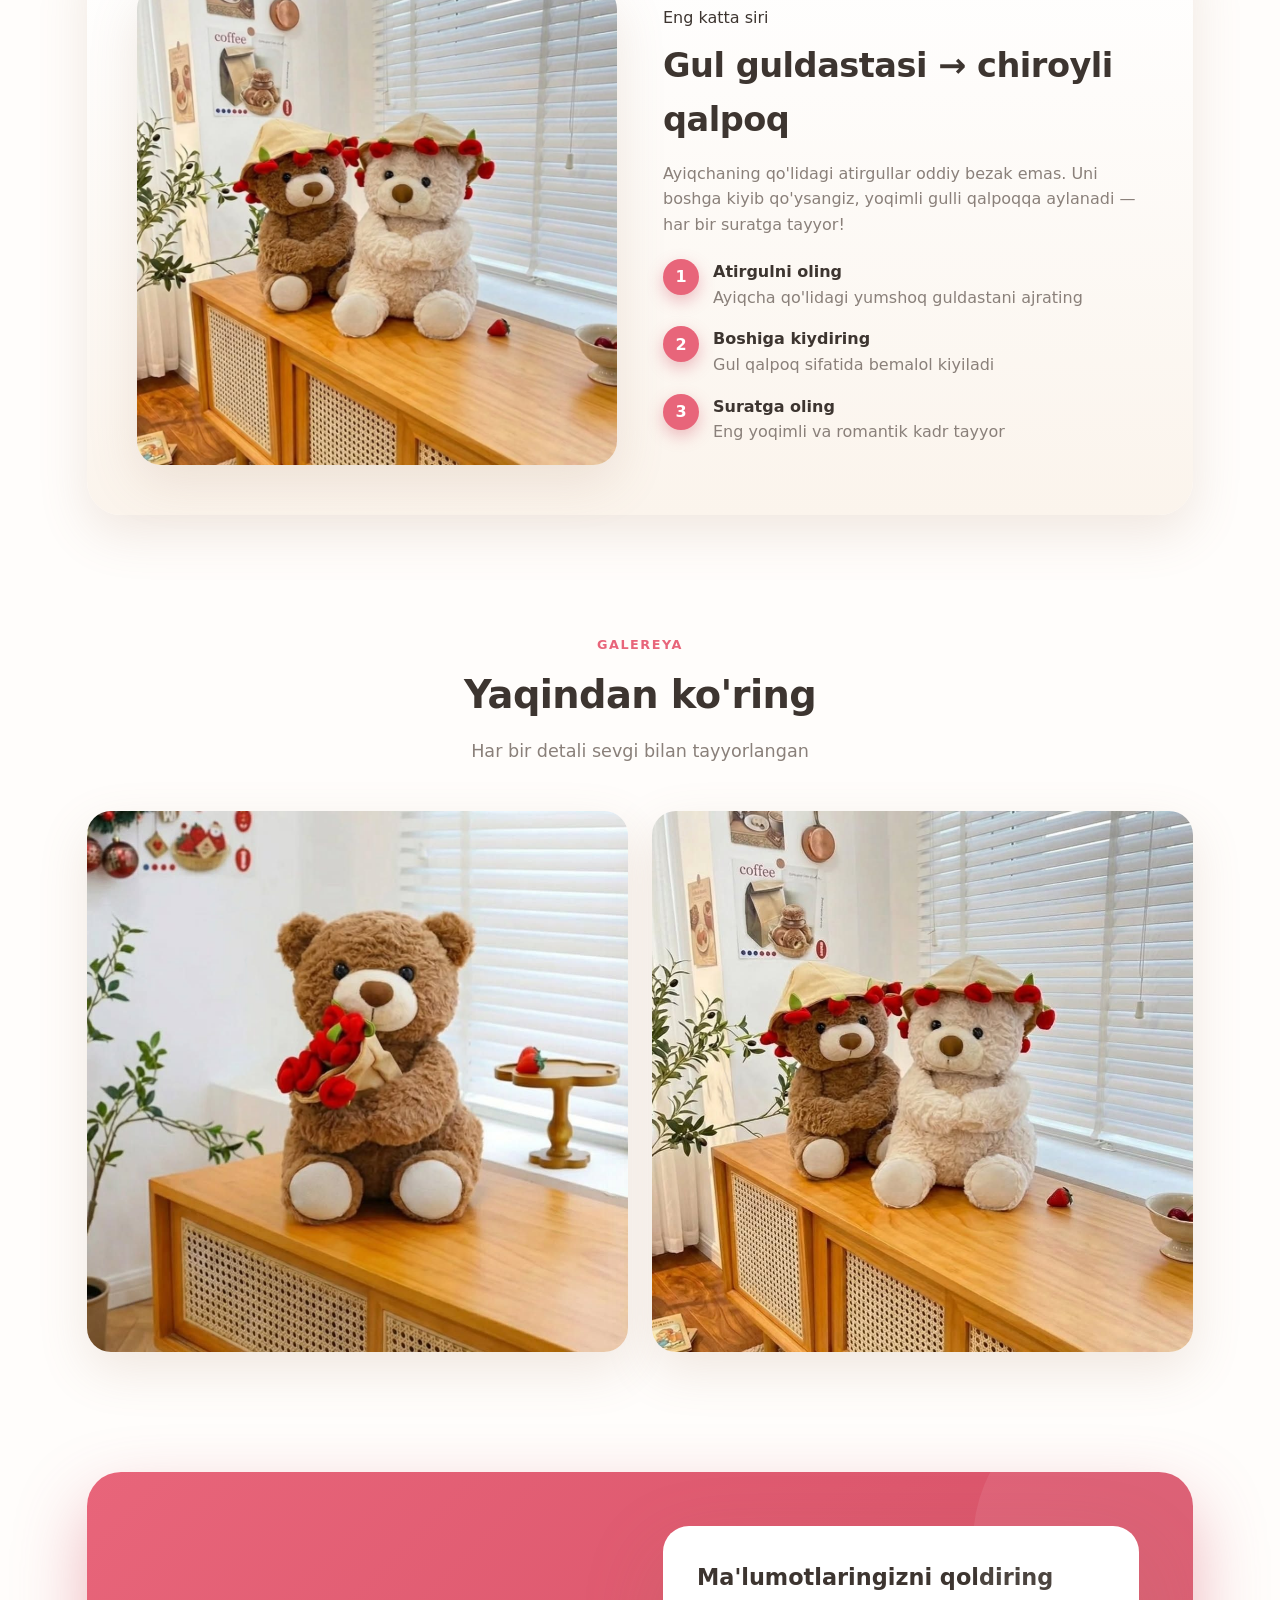
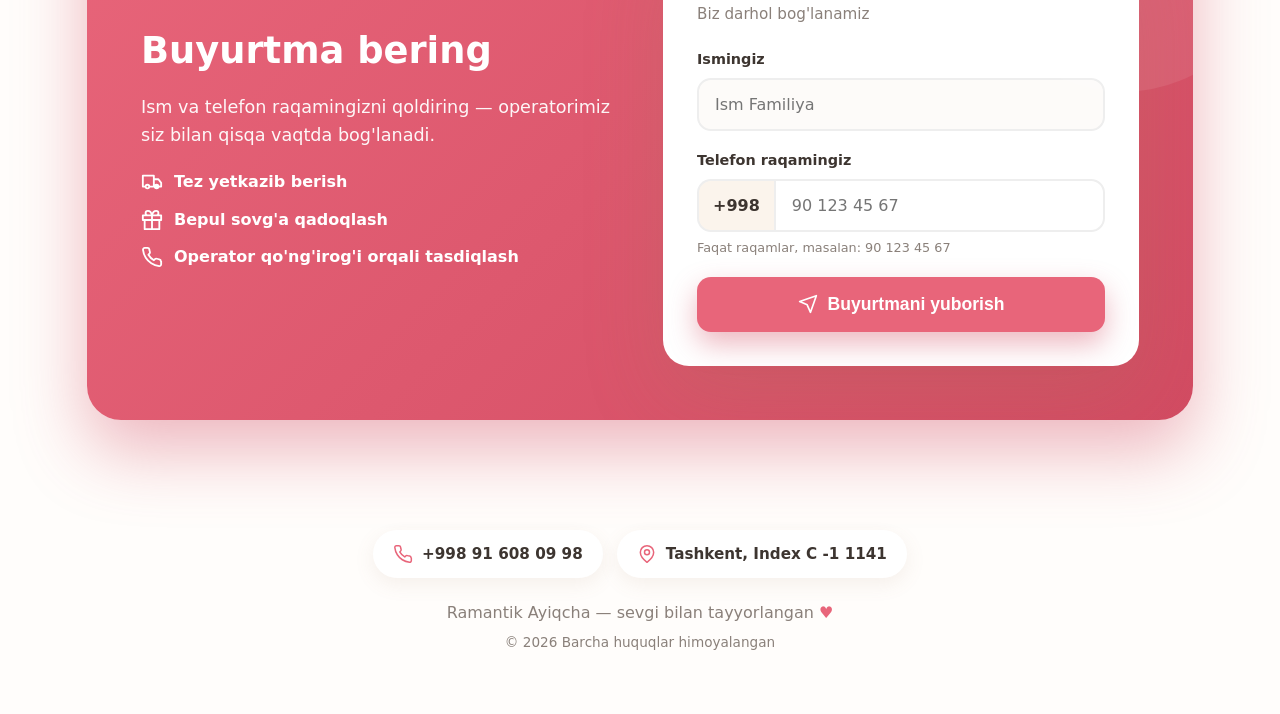
==== commit 31b00210: "Hero: sarlavha va tugma matnlari yangilandi" ====
--- a/index.html
+++ b/index.html
@@ -35,16 +35,16 @@
         <svg viewBox="0 0 24 24" fill="none" stroke="currentColor" stroke-width="1.8" stroke-linecap="round" stroke-linejoin="round"><path d="M20 12v10H4V12M2 7h20v5H2zM12 22V7M12 7H7.5a2.5 2.5 0 0 1 0-5C11 2 12 7 12 7zM12 7h4.5a2.5 2.5 0 0 0 0-5C13 2 12 7 12 7z"/></svg>
         Sevishganlar uchun maxsus sovg'a
       </span>
-      <h1>Sevgingizni <span class="accent">quchoqlaydigan</span> ayiqcha</h1>
+      <h1>Yoringiz uchun <span class="accent">ramantik ayiqcha</span></h1>
       <p class="lead">Qo'lida atirgullar tutgan 30 sm yumshoq ayiqcha. Eng yaqin insoningizga beriladigan iliq, samimiy va unutilmas sovg'a.</p>
       <div class="hero-cta">
         <a href="#buyurtma" class="btn btn-primary">
           <svg viewBox="0 0 24 24" fill="none" stroke="currentColor" stroke-width="1.8" stroke-linecap="round" stroke-linejoin="round"><path d="M12 2C6.5 7 4 10 4 14a8 8 0 0 0 16 0c0-4-2.5-7-8-12Z"/></svg>
-          Hoziroq buyurtma berish
+          Hoziroq buyurtma bermoqchiman
         </a>
         <a href="#transform" class="btn btn-ghost">
           <svg viewBox="0 0 24 24" fill="none" stroke="currentColor" stroke-width="1.8" stroke-linecap="round" stroke-linejoin="round"><path d="m12 3 1.9 4.3L18 9l-4.1 1.7L12 15l-1.9-4.3L6 9l4.1-1.7L12 3ZM19 14l.8 1.8 1.8.8-1.8.8-.8 1.8-.8-1.8-1.8-.8 1.8-.8.8-1.8ZM5 14l.8 1.8 1.8.8-1.8.8L5 20l-.8-1.8L2.4 17.4l1.8-.8L5 14Z"/></svg>
-          Sirini ko'rish
+          O'ziga xosligi
         </a>
       </div>
       <div class="price-tag">
--- a/css/style.css
+++ b/css/style.css
@@ -233,6 +233,38 @@
 .contact-item:hover{transform:translateY(-2px);box-shadow:var(--shadow)}
 .contact-item svg{width:20px;height:20px;color:var(--rose)}
 
+/* ============== THANK YOU PAGE ============== */
+.thanks-wrap{min-height:calc(100vh - 70px);display:grid;place-items:center;padding:50px 22px}
+.thanks-card{
+  background:#fff;border-radius:var(--radius-lg);box-shadow:var(--shadow-lg);
+  max-width:600px;width:100%;padding:56px 44px;text-align:center;position:relative;overflow:hidden;
+}
+.thanks-card::before{content:"";position:absolute;top:-90px;right:-90px;width:240px;height:240px;border-radius:50%;background:var(--rose-soft);opacity:.6}
+.thanks-card::after{content:"";position:absolute;bottom:-80px;left:-80px;width:200px;height:200px;border-radius:50%;background:#eef6ea;opacity:.6}
+.thanks-card>*{position:relative}
+.check-circle{
+  width:96px;height:96px;border-radius:50%;margin:0 auto 26px;display:grid;place-items:center;
+  background:linear-gradient(135deg,var(--green),#6aa257);color:#fff;
+  box-shadow:0 16px 36px rgba(127,175,107,.45);animation:pop .6s var(--ease) both;
+}
+.check-circle svg{width:48px;height:48px;stroke-width:2.5}
+@keyframes pop{0%{transform:scale(0)}60%{transform:scale(1.12)}100%{transform:scale(1)}}
+.thanks-card h1{font-size:2rem;letter-spacing:-.5px;margin-bottom:8px}
+.thanks-card h1 .uname{color:var(--rose-deep)}
+.thanks-card .t-msg{color:var(--muted);font-size:1.12rem;max-width:440px;margin:0 auto 14px}
+.thanks-card .t-sub{color:var(--text);font-weight:600;margin-bottom:30px}
+.tg-btn{
+  display:inline-flex;align-items:center;gap:11px;text-decoration:none;
+  background:linear-gradient(135deg,#2aabee,#229ed9);color:#fff;
+  padding:17px 34px;border-radius:999px;font-weight:800;font-size:1.08rem;
+  box-shadow:0 14px 30px rgba(34,158,217,.4);transition:transform .25s var(--ease),box-shadow .25s;
+}
+.tg-btn:hover{transform:translateY(-3px);box-shadow:0 18px 38px rgba(34,158,217,.5)}
+.tg-btn svg{width:24px;height:24px}
+.thanks-card .back{display:inline-block;margin-top:24px;color:var(--muted);text-decoration:none;font-weight:600;font-size:.95rem}
+.thanks-card .back:hover{color:var(--rose)}
+@media(max-width:560px){.thanks-card{padding:42px 26px}.thanks-card h1{font-size:1.6rem}}
+
 /* ============== SCROLL REVEAL ============== */
 .reveal{opacity:0;transform:translateY(36px);transition:opacity .8s var(--ease),transform .8s var(--ease)}
 .reveal.in{opacity:1;transform:none}
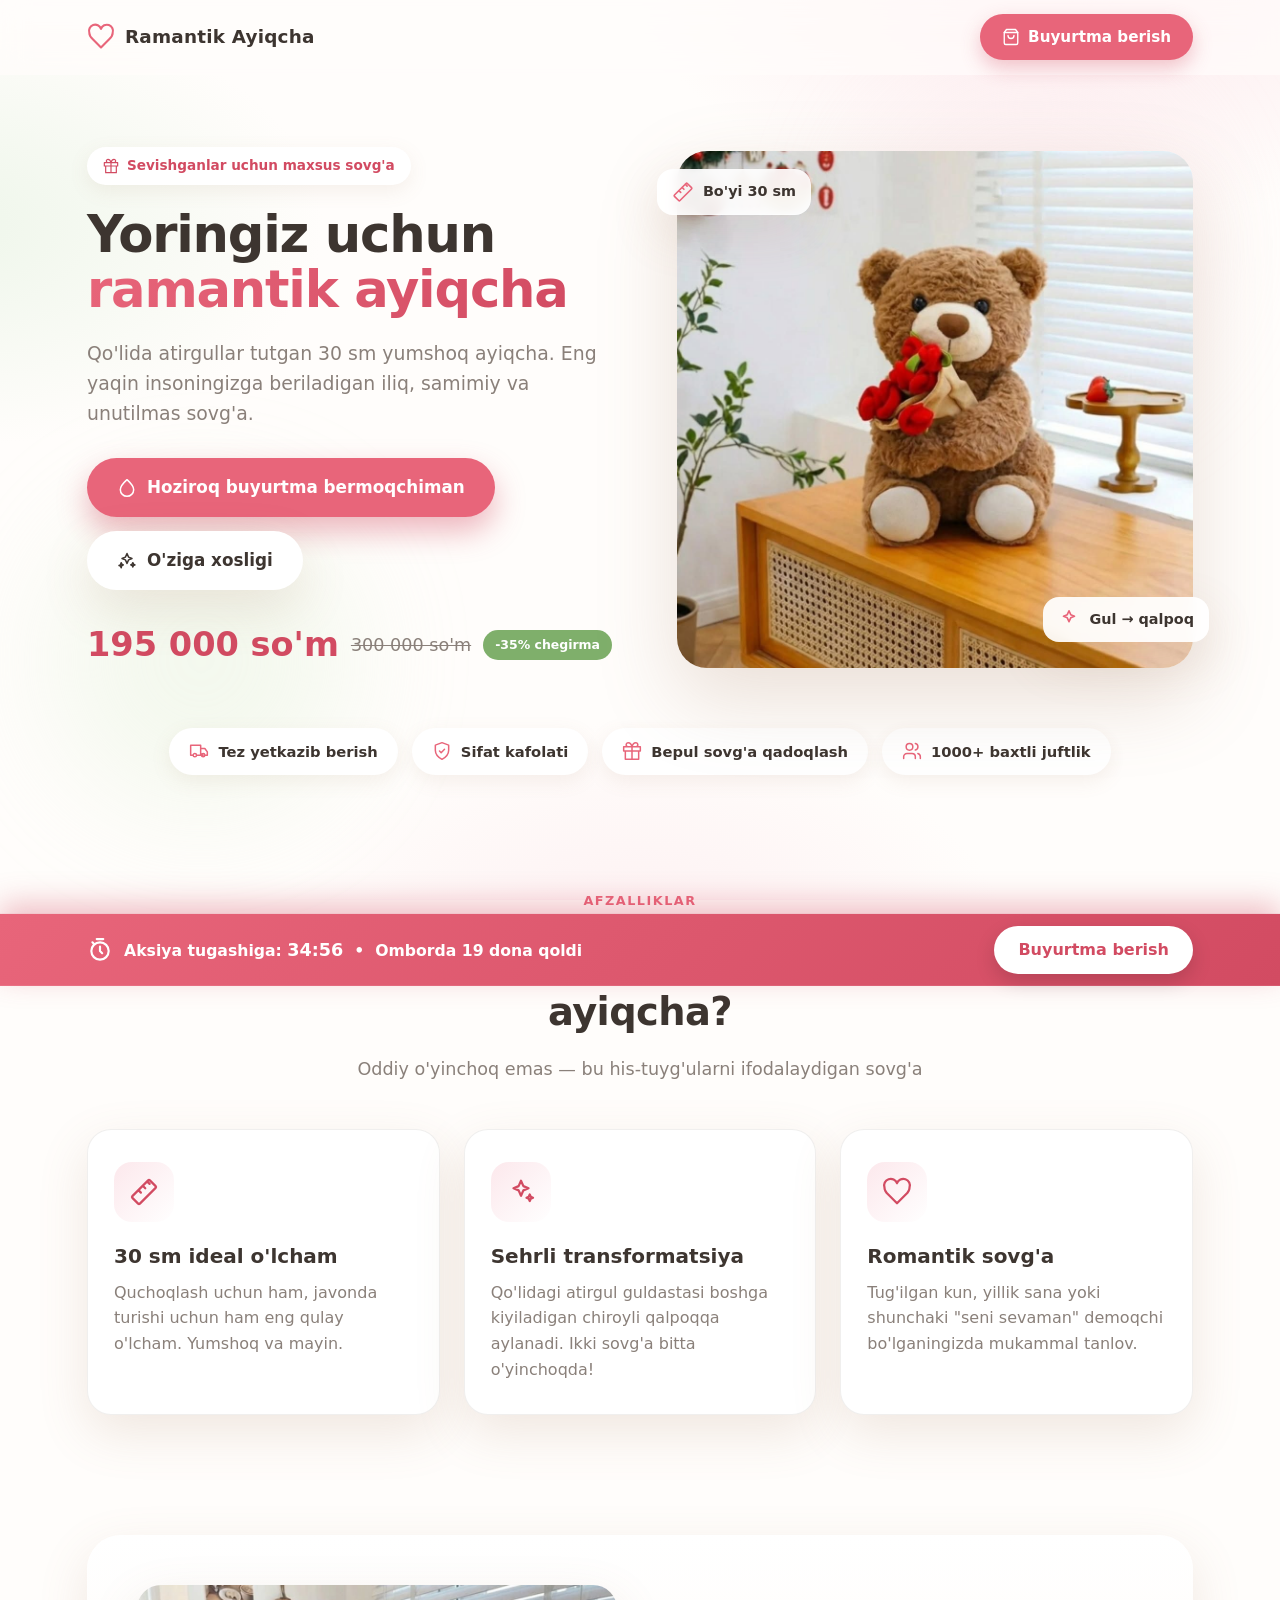
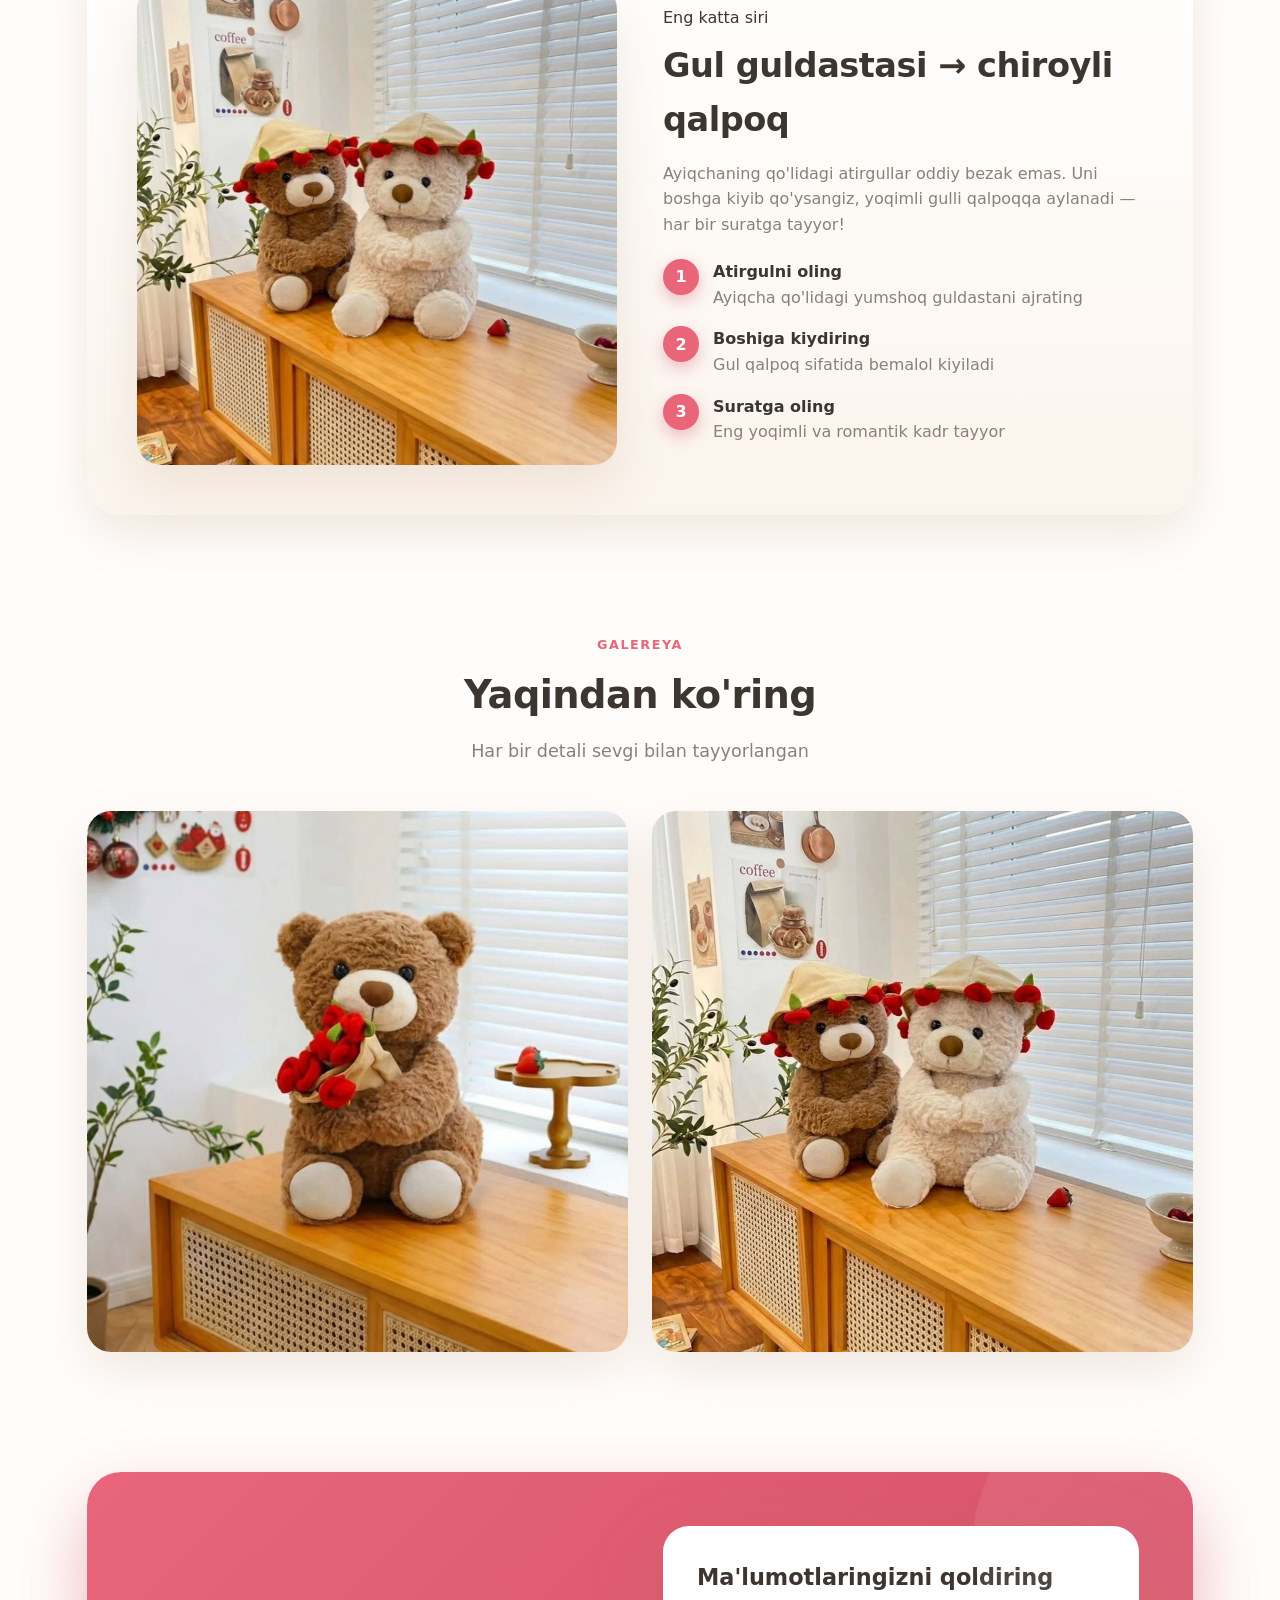
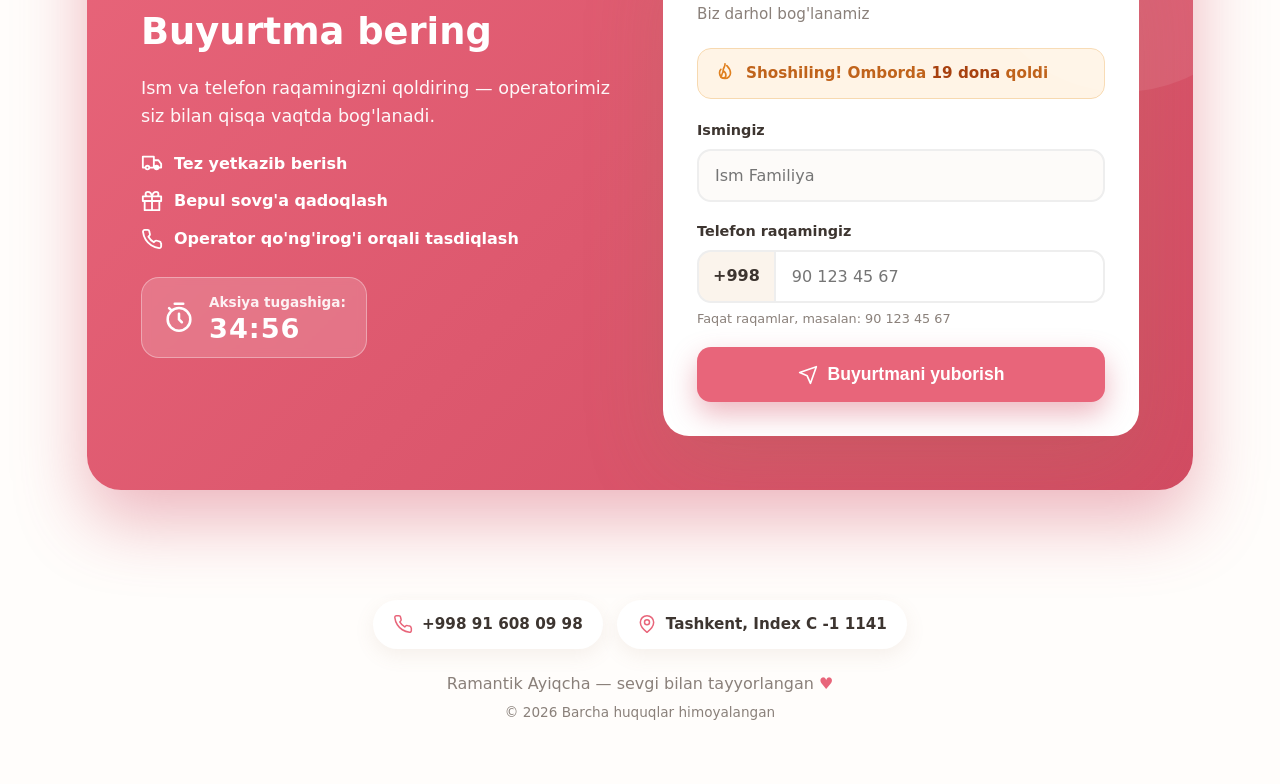
==== commit 61761189: "Shoshilinch: omborda 19 dona + teskari timer + pastki yopishqoq panel" ====
--- a/index.html
+++ b/index.html
@@ -168,10 +168,24 @@
             Operator qo'ng'irog'i orqali tasdiqlash
           </li>
         </ul>
+
+        <div class="promo-box">
+          <div class="promo-timer">
+            <svg viewBox="0 0 24 24" fill="none" stroke="currentColor" stroke-width="1.8" stroke-linecap="round" stroke-linejoin="round"><circle cx="12" cy="13" r="8"/><path d="M12 9v4l2 2M9 2h6M5 5l1.5 1.5"/></svg>
+            <div>
+              <span class="pt-label">Aksiya tugashiga:</span>
+              <span class="pt-time" id="cd">35:00</span>
+            </div>
+          </div>
+        </div>
       </div>
       <div class="form-card">
         <h3>Ma'lumotlaringizni qoldiring</h3>
         <p class="fc-sub">Biz darhol bog'lanamiz</p>
+        <div class="stock-badge">
+          <svg viewBox="0 0 24 24" fill="none" stroke="currentColor" stroke-width="1.8" stroke-linecap="round" stroke-linejoin="round"><path d="M8.5 14.5c0-2 1.5-3 1.5-5 2 1 3 3 3 5a3 3 0 0 1-6 0Z"/><path d="M12 2c.5 3-2 4-2 7M14 4c2 2 4 4.5 4 8a6 6 0 0 1-12 0c0-1.5.5-3 1.5-4"/></svg>
+          <span>Shoshiling! Omborda <b>19 dona</b> qoldi</span>
+        </div>
         <form id="orderForm" novalidate>
           <div class="field">
             <label for="name">Ismingiz</label>
@@ -213,6 +227,17 @@
   <p style="margin-top:6px;font-size:.85rem">&copy; 2026 Barcha huquqlar himoyalangan</p>
 </footer>
 
+<!-- ============ STICKY TIMER (pastki panel) ============ -->
+<div class="sticky-timer" id="stickyTimer">
+  <div class="st-in">
+    <div class="st-left">
+      <svg viewBox="0 0 24 24" fill="none" stroke="currentColor" stroke-width="2" stroke-linecap="round" stroke-linejoin="round"><circle cx="12" cy="13" r="8"/><path d="M12 9v4l2 2M9 2h6M5 5l1.5 1.5"/></svg>
+      <span class="st-text">Aksiya tugashiga: <b id="cd2">35:00</b> &nbsp;•&nbsp; Omborda 19 dona qoldi</span>
+    </div>
+    <a href="#buyurtma" class="st-btn">Buyurtma berish</a>
+  </div>
+</div>
+
 <script src="js/main.js"></script>
 </body>
 </html>
--- a/css/style.css
+++ b/css/style.css
@@ -233,6 +233,53 @@
 .contact-item:hover{transform:translateY(-2px);box-shadow:var(--shadow)}
 .contact-item svg{width:20px;height:20px;color:var(--rose)}
 
+/* ============== STOCK BADGE (omborda qoldi) ============== */
+.stock-badge{
+  display:flex;align-items:center;gap:10px;
+  background:#fff4e6;color:#c0631b;border:1px solid #f7d9b0;
+  border-radius:14px;padding:12px 16px;margin-bottom:20px;font-weight:700;font-size:.95rem;
+}
+.stock-badge svg{width:22px;height:22px;flex:none;color:#e0801f;animation:flame 1.6s ease-in-out infinite}
+.stock-badge b{color:#a8410f}
+@keyframes flame{0%,100%{transform:scale(1)}50%{transform:scale(1.15) rotate(-3deg)}}
+
+/* ============== PROMO TIMER (order ichida) ============== */
+.promo-box{margin-top:26px}
+.promo-timer{
+  display:inline-flex;align-items:center;gap:13px;
+  background:rgba(255,255,255,.16);backdrop-filter:blur(4px);
+  border:1px solid rgba(255,255,255,.35);border-radius:18px;padding:14px 20px;
+}
+.promo-timer svg{width:34px;height:34px;color:#fff;flex:none}
+.promo-timer .pt-label{display:block;font-size:.85rem;opacity:.9;font-weight:600}
+.promo-timer .pt-time{display:block;font-size:1.7rem;font-weight:800;line-height:1.1;font-variant-numeric:tabular-nums;letter-spacing:1px}
+
+/* ============== STICKY TIMER (pastki panel) ============== */
+.sticky-timer{
+  position:fixed;left:0;right:0;bottom:0;z-index:60;
+  background:linear-gradient(135deg,var(--rose),var(--rose-deep));
+  color:#fff;box-shadow:0 -10px 30px rgba(210,75,98,.35);
+  transform:translateY(120%);transition:transform .45s var(--ease);
+}
+.sticky-timer.show{transform:translateY(0)}
+.st-in{max-width:1150px;margin:0 auto;display:flex;align-items:center;justify-content:space-between;gap:16px;padding:12px 22px}
+.st-left{display:flex;align-items:center;gap:11px;min-width:0}
+.st-left svg{width:26px;height:26px;flex:none;animation:flame 1.6s ease-in-out infinite}
+.st-text{font-weight:700;font-size:.98rem;white-space:nowrap;overflow:hidden;text-overflow:ellipsis}
+.st-text b{font-variant-numeric:tabular-nums;font-size:1.1rem}
+.st-btn{
+  flex:none;background:#fff;color:var(--rose-deep);text-decoration:none;
+  font-weight:800;padding:11px 24px;border-radius:999px;transition:transform .2s var(--ease);
+  box-shadow:0 8px 20px rgba(0,0,0,.15);
+}
+.st-btn:hover{transform:translateY(-2px)}
+@media(max-width:560px){
+  .st-text{font-size:.82rem;white-space:normal}
+  .st-text .sep{display:none}
+  .st-btn{padding:10px 16px;font-size:.9rem}
+  .st-in{padding:10px 14px;gap:10px}
+}
+
 /* ============== THANK YOU PAGE ============== */
 .thanks-wrap{min-height:calc(100vh - 70px);display:grid;place-items:center;padding:50px 22px}
 .thanks-card{
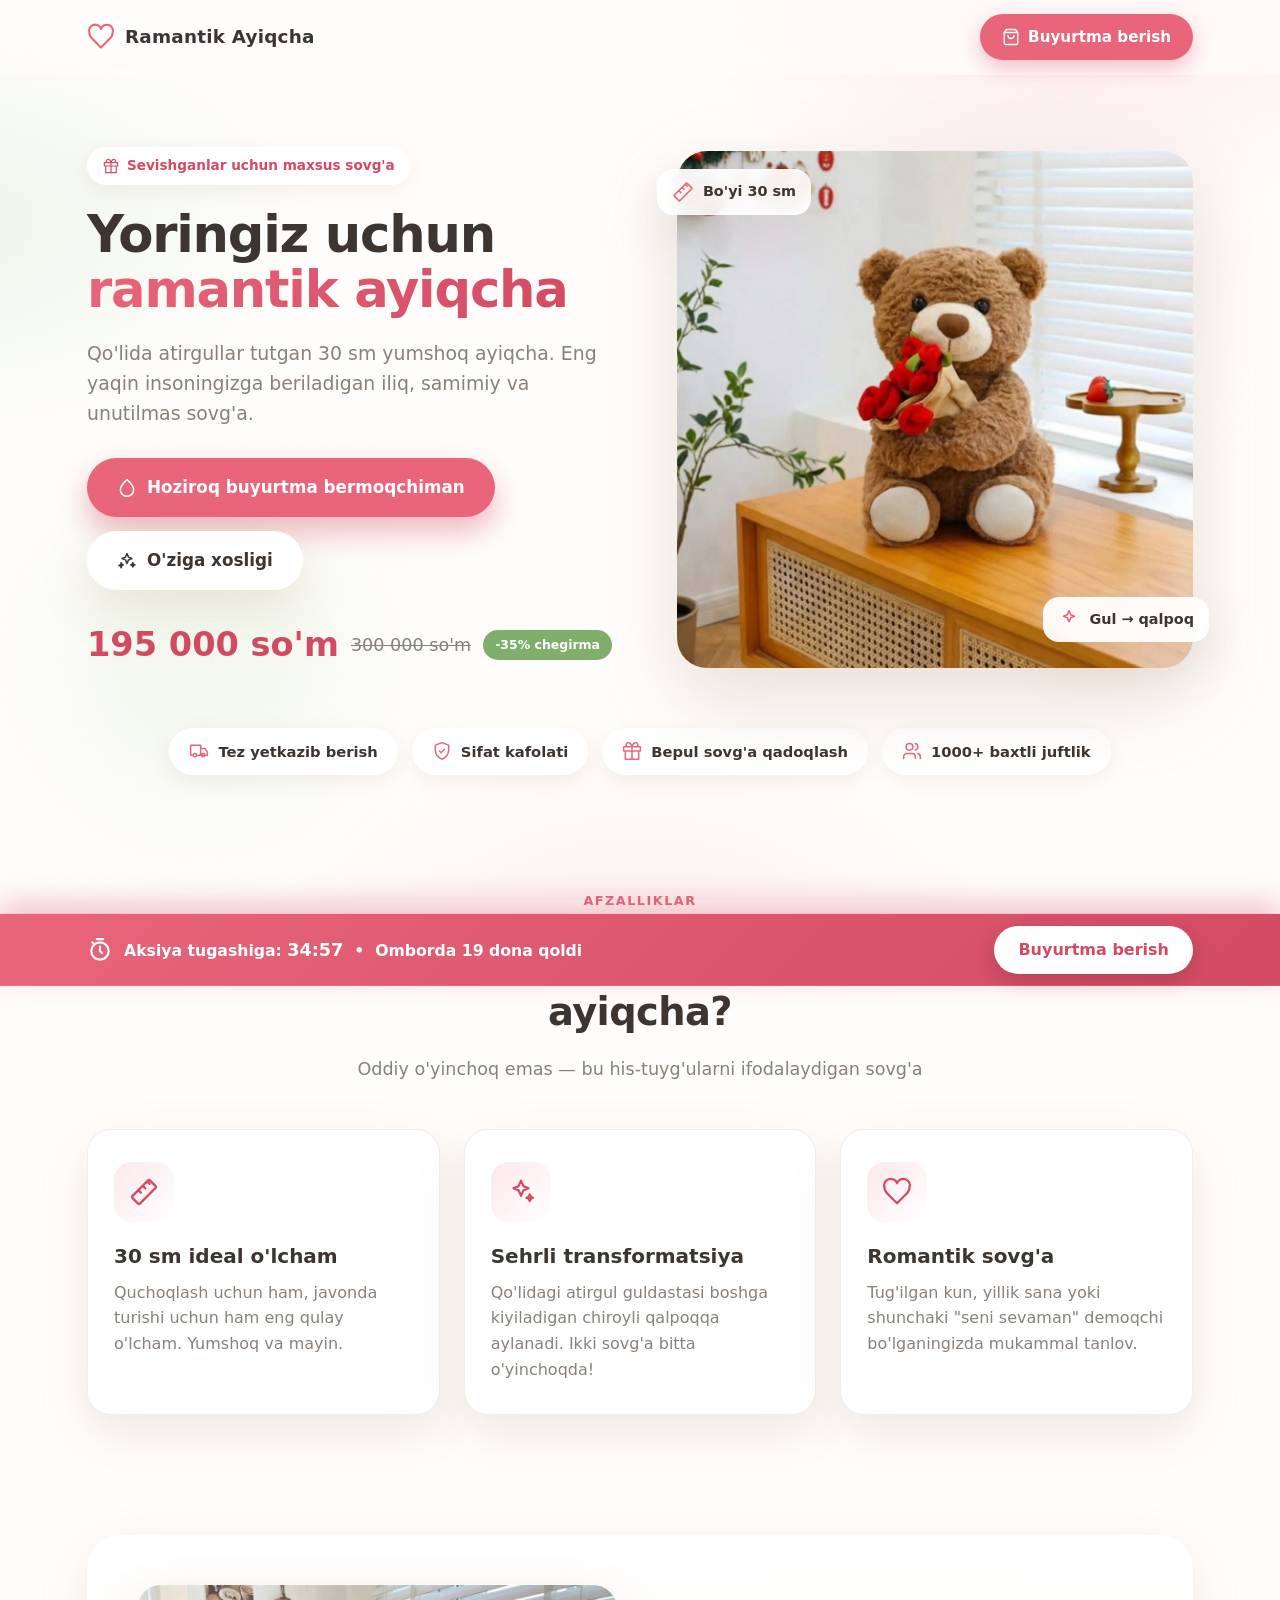
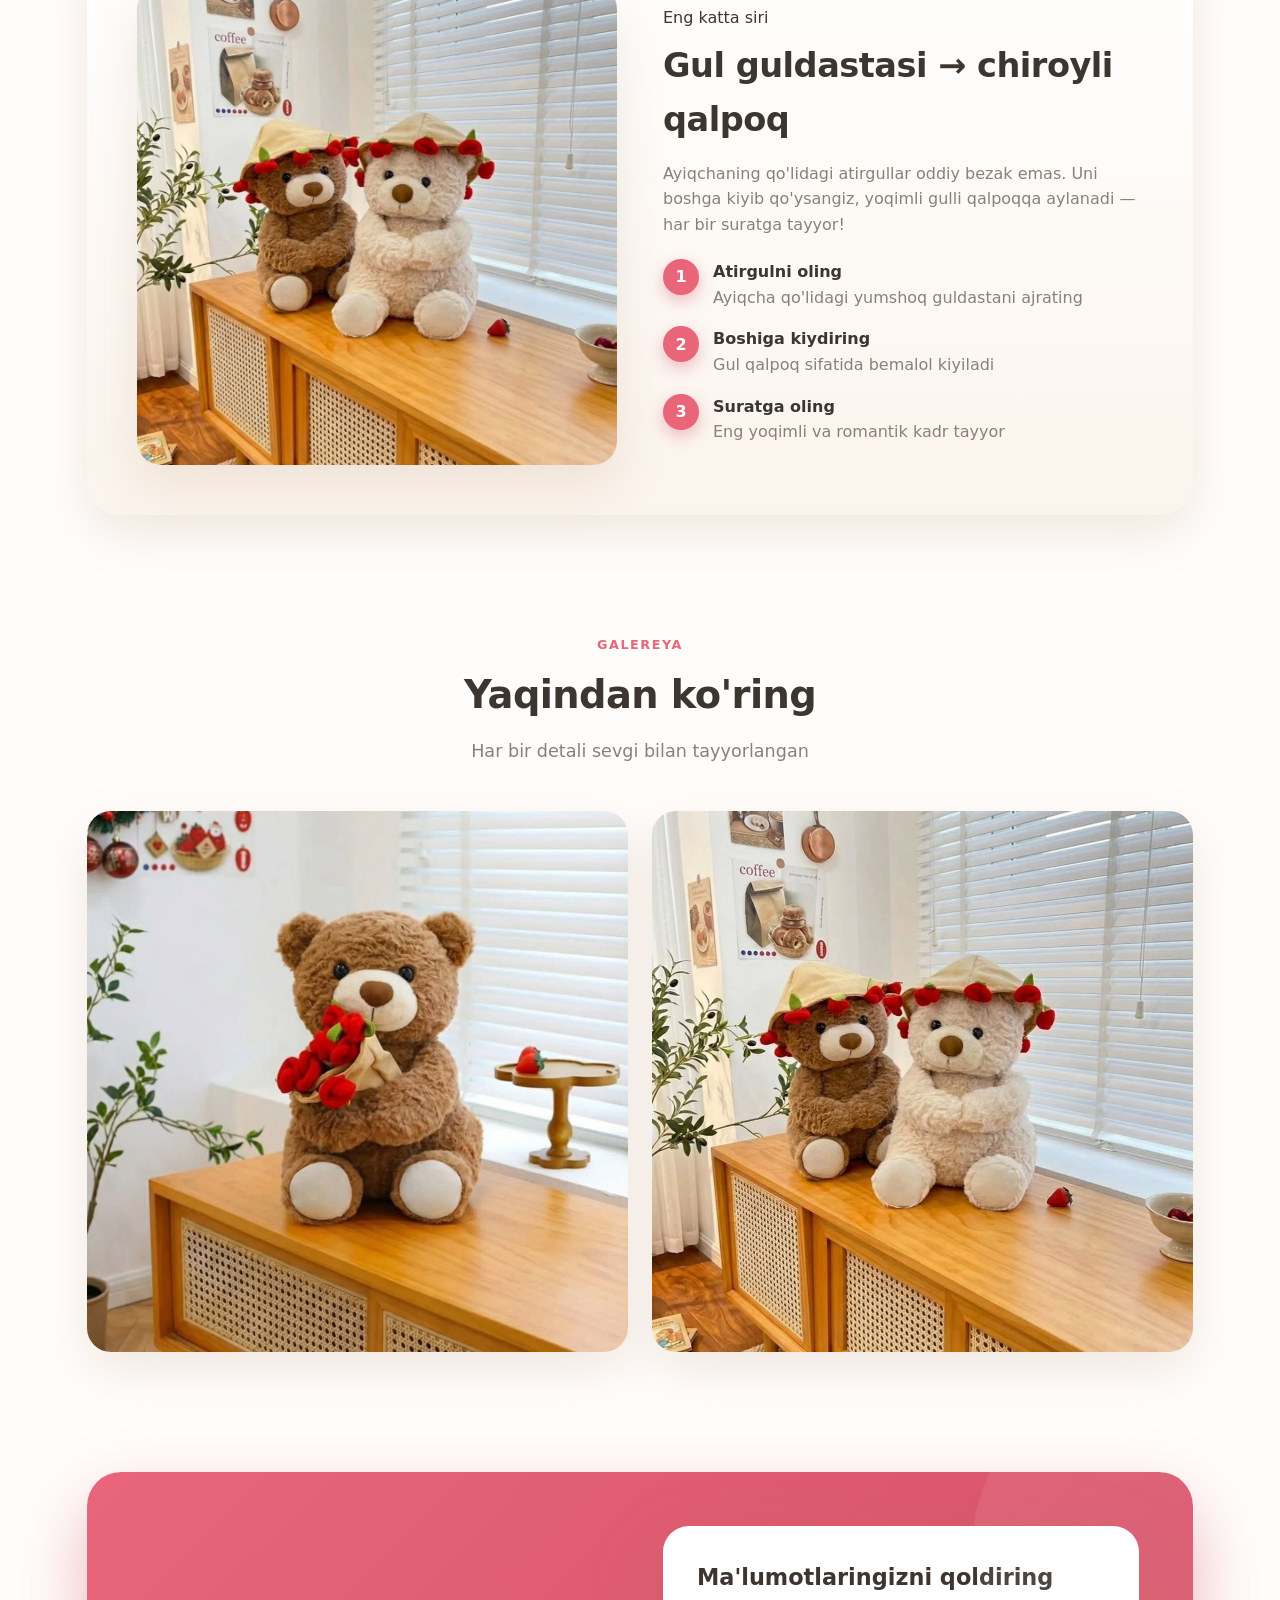
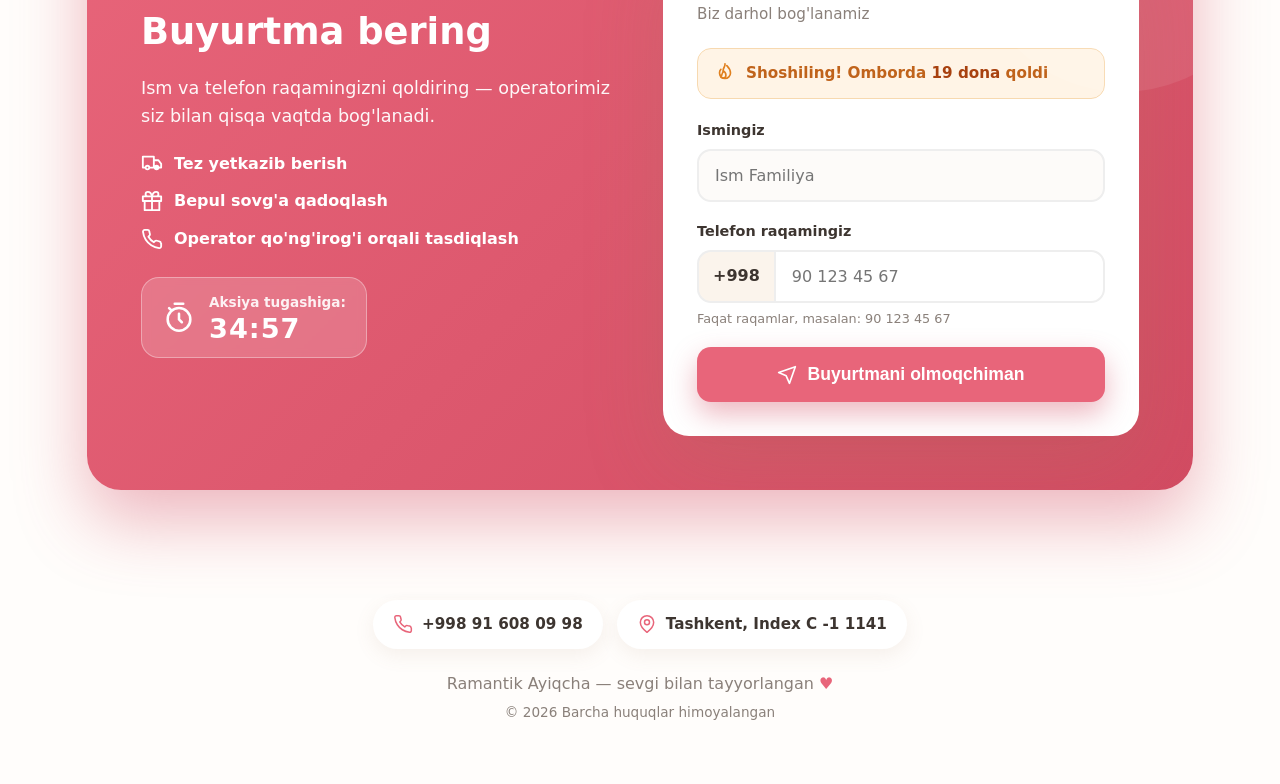
==== commit cefe13ab: "Submit tugmasi: 'Buyurtmani olmoqchiman'" ====
--- a/index.html
+++ b/index.html
@@ -201,7 +201,7 @@
           </div>
           <button type="submit" class="submit" id="submitBtn">
             <svg viewBox="0 0 24 24" fill="none" stroke="currentColor" stroke-width="2" stroke-linecap="round" stroke-linejoin="round"><path d="m22 2-7 20-4-9-9-4 20-7Z"/></svg>
-            <span>Buyurtmani yuborish</span>
+            <span>Buyurtmani olmoqchiman</span>
           </button>
           <div class="msg" id="formMsg"></div>
         </form>
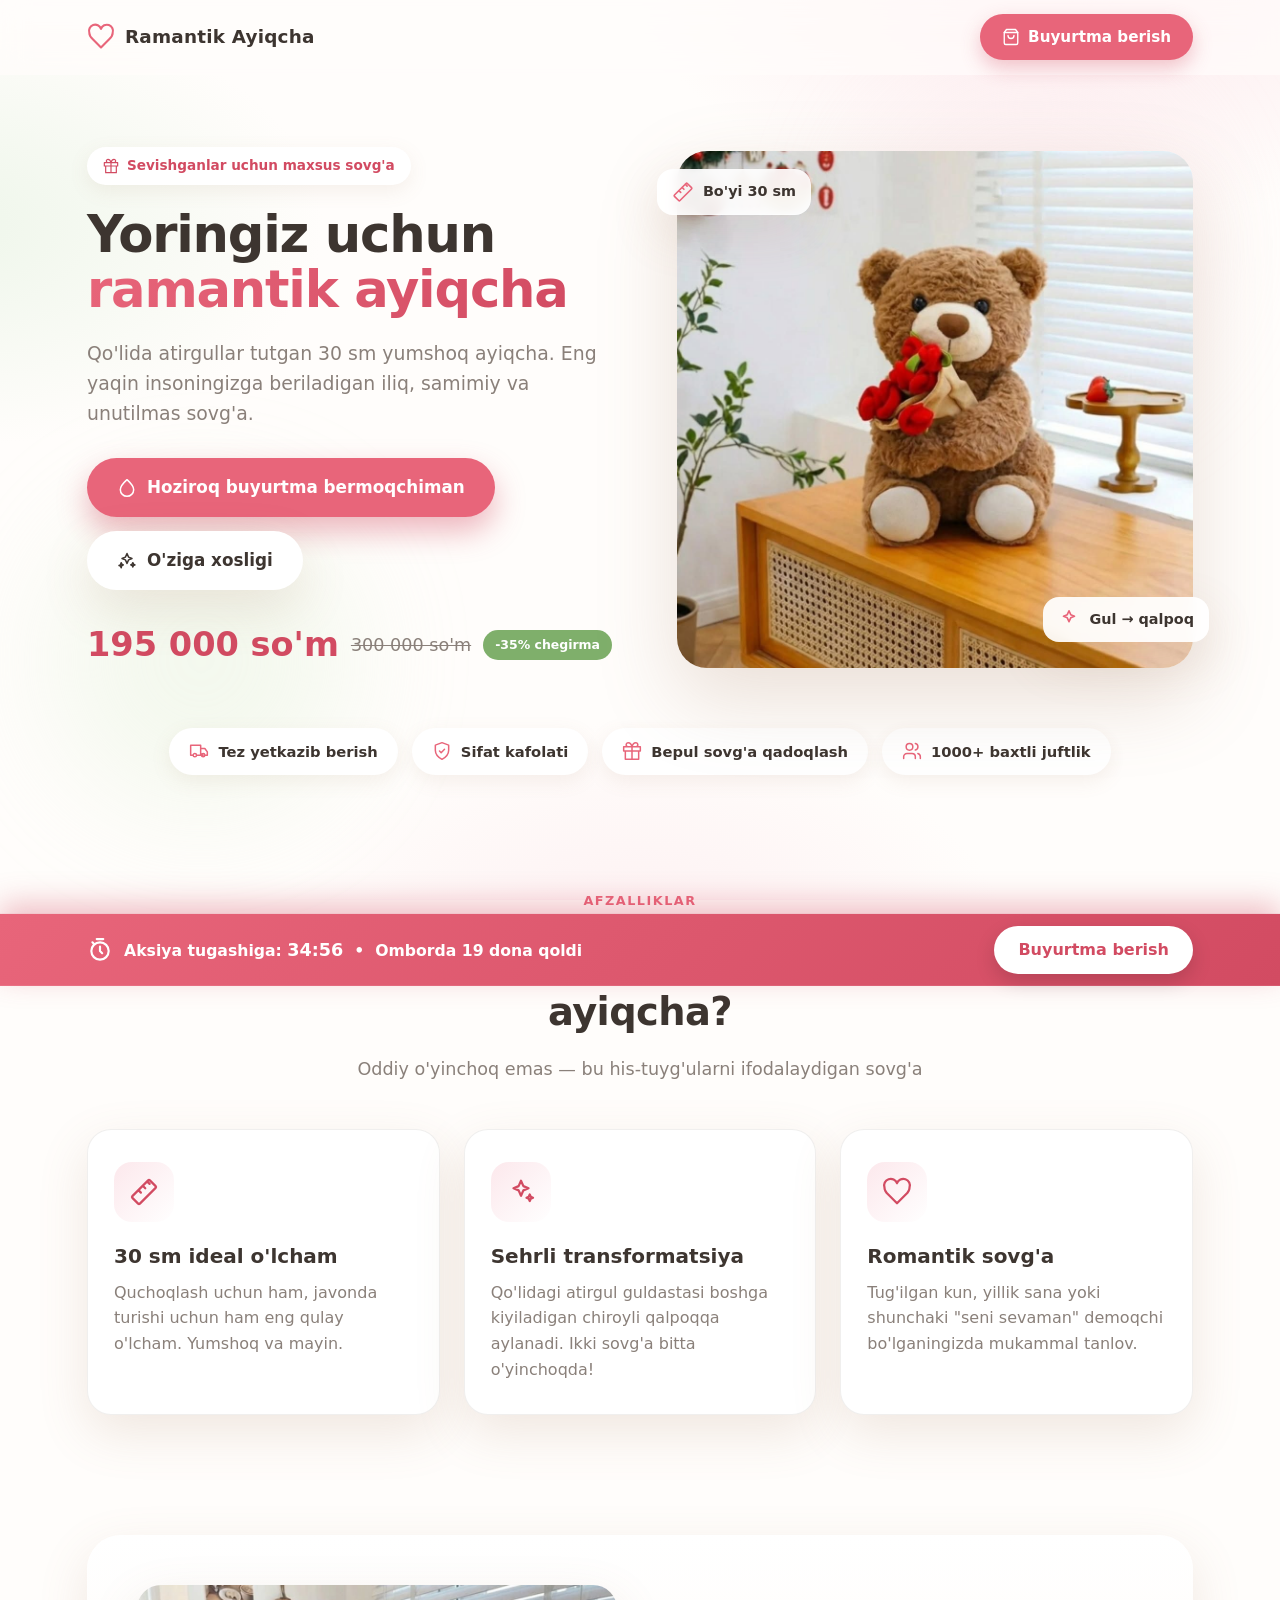
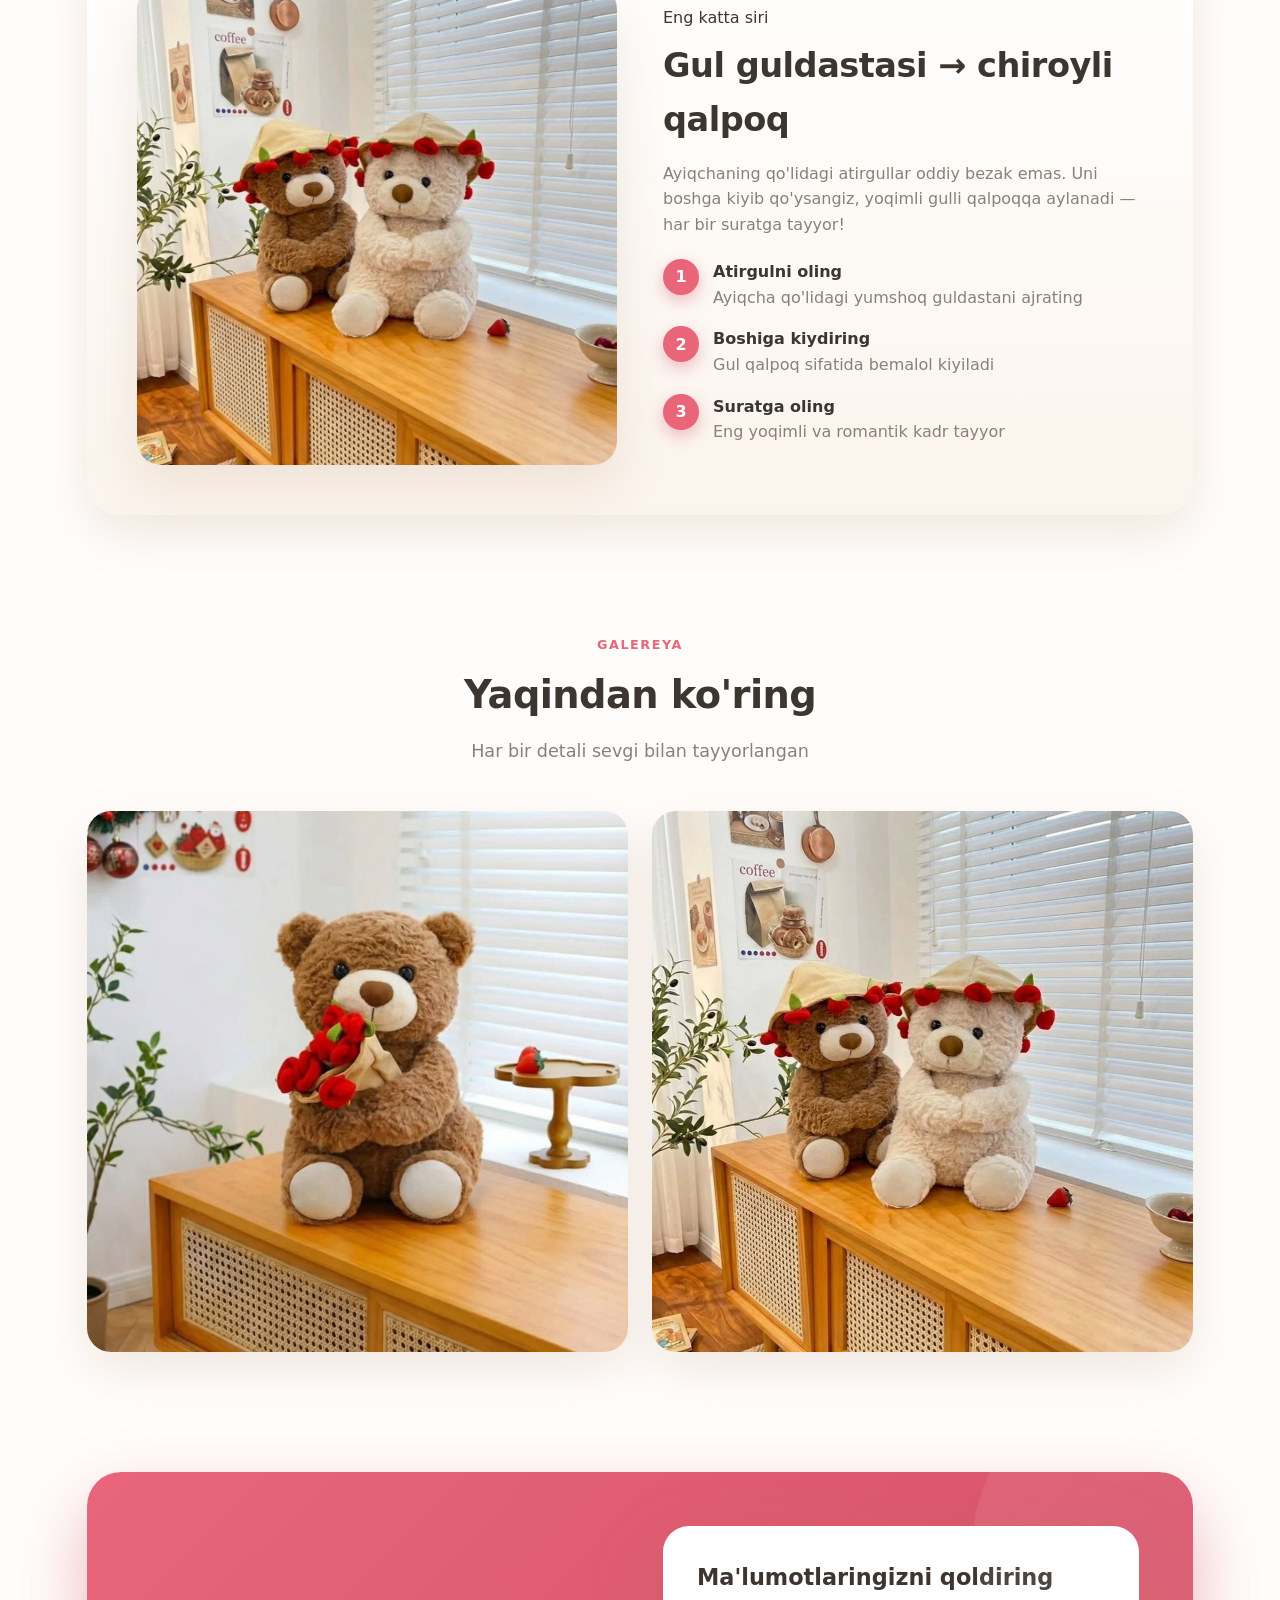
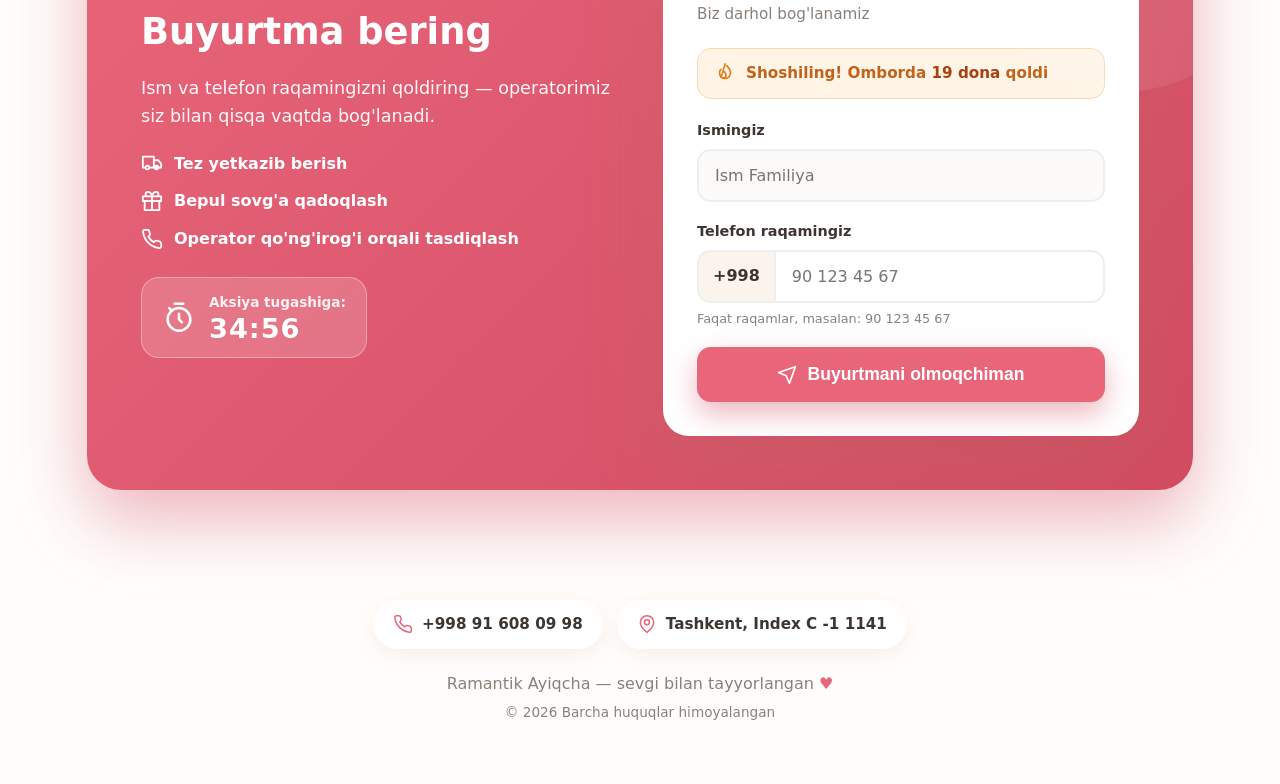
==== commit 15295efe: "Facebook Pixel: PageView (head) + Lead (buyurtma yuborilganda)" ====
--- a/index.html
+++ b/index.html
@@ -7,6 +7,23 @@
 <meta name="description" content="30 sm yumshoq ayiqcha. Qo'lidagi atirgul boshga kiyiladigan qalpoqqa aylanadi. Sevishganlar uchun eng romantik sovg'a.">
 <link rel="preconnect" href="https://api.telegram.org">
 <link rel="stylesheet" href="css/style.css">
+
+<!-- Meta Pixel Code -->
+<script>
+!function(f,b,e,v,n,t,s)
+{if(f.fbq)return;n=f.fbq=function(){n.callMethod?
+n.callMethod.apply(n,arguments):n.queue.push(arguments)};
+if(!f._fbq)f._fbq=n;n.push=n;n.loaded=!0;n.version='2.0';
+n.queue=[];t=b.createElement(e);t.async=!0;
+t.src=v;s=b.getElementsByTagName(e)[0];
+s.parentNode.insertBefore(t,s)}(window, document,'script',
+'https://connect.facebook.net/en_US/fbevents.js');
+fbq('init', '1308290747642534');
+fbq('track', 'PageView');
+</script>
+<noscript><img height="1" width="1" style="display:none"
+src="https://www.facebook.com/tr?id=1308290747642534&ev=PageView&noscript=1"/></noscript>
+<!-- End Meta Pixel Code -->
 </head>
 <body>
 <div class="bg-mesh"></div>
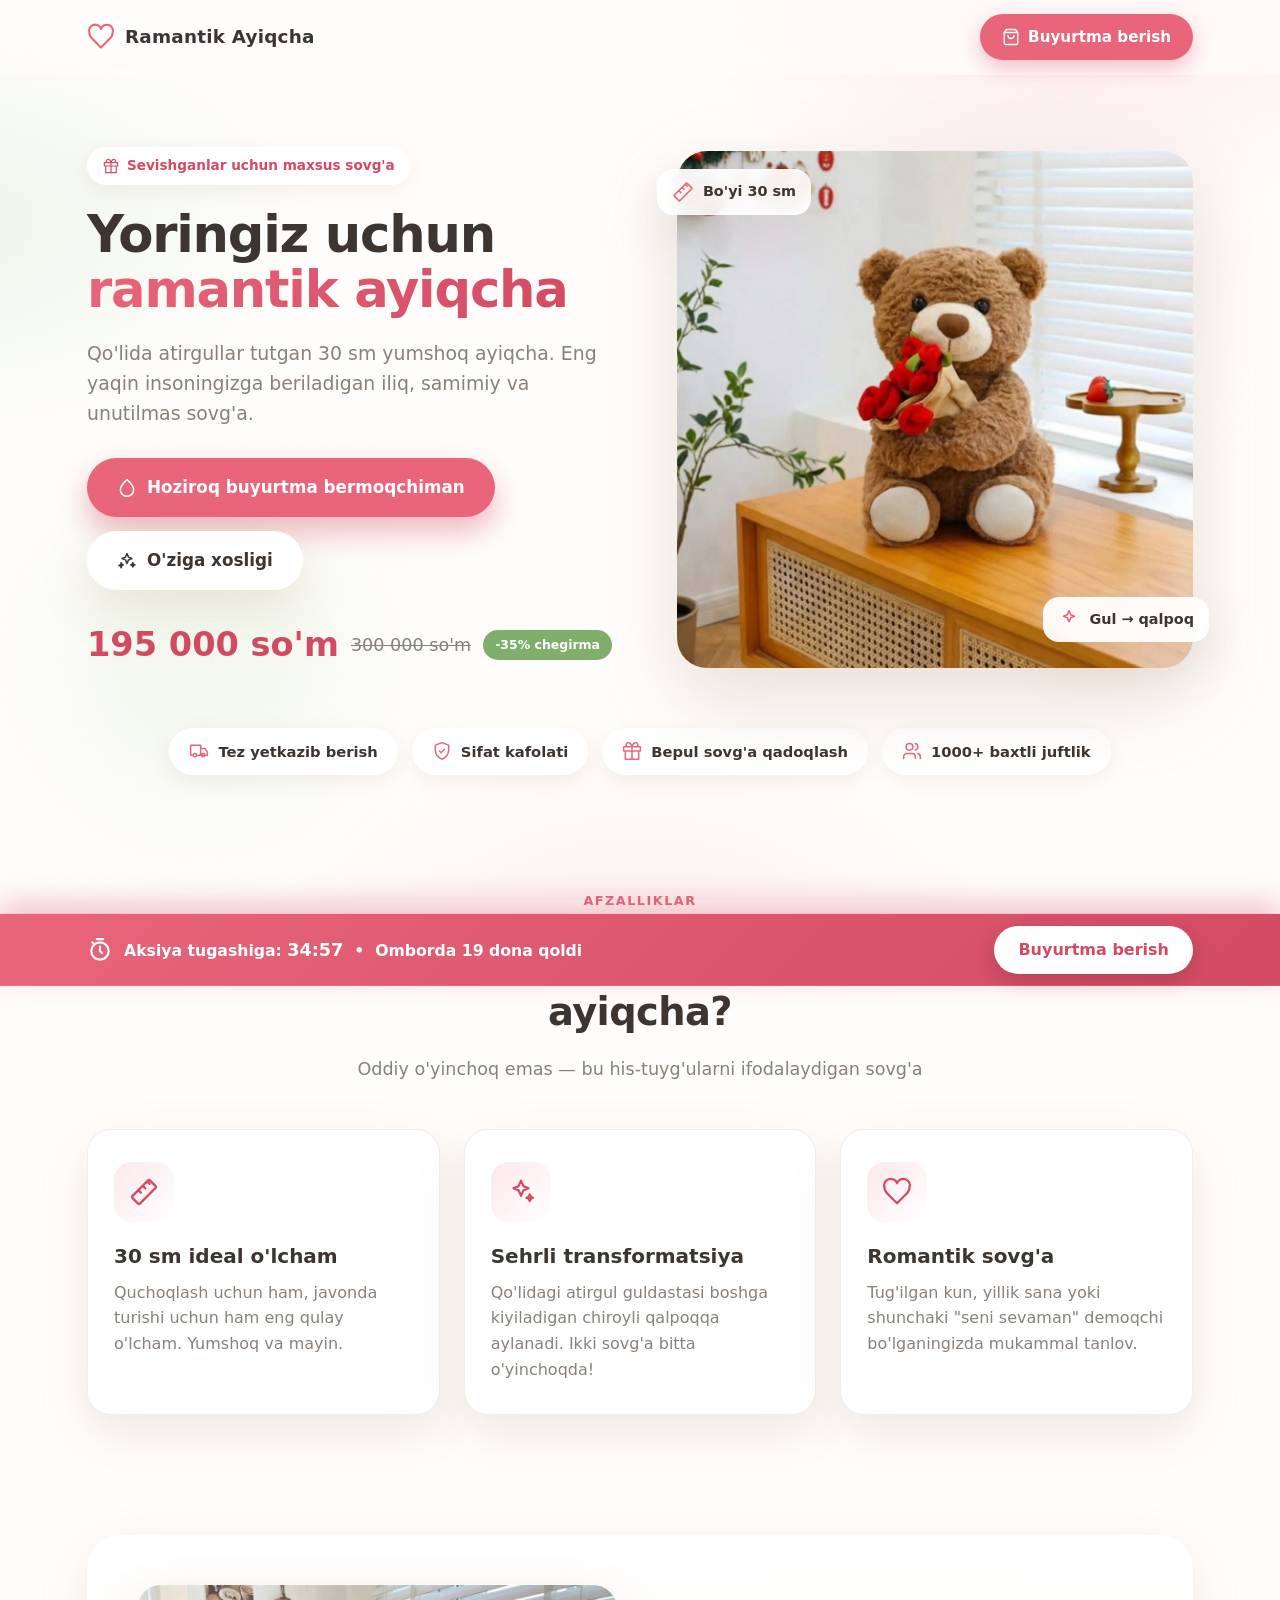
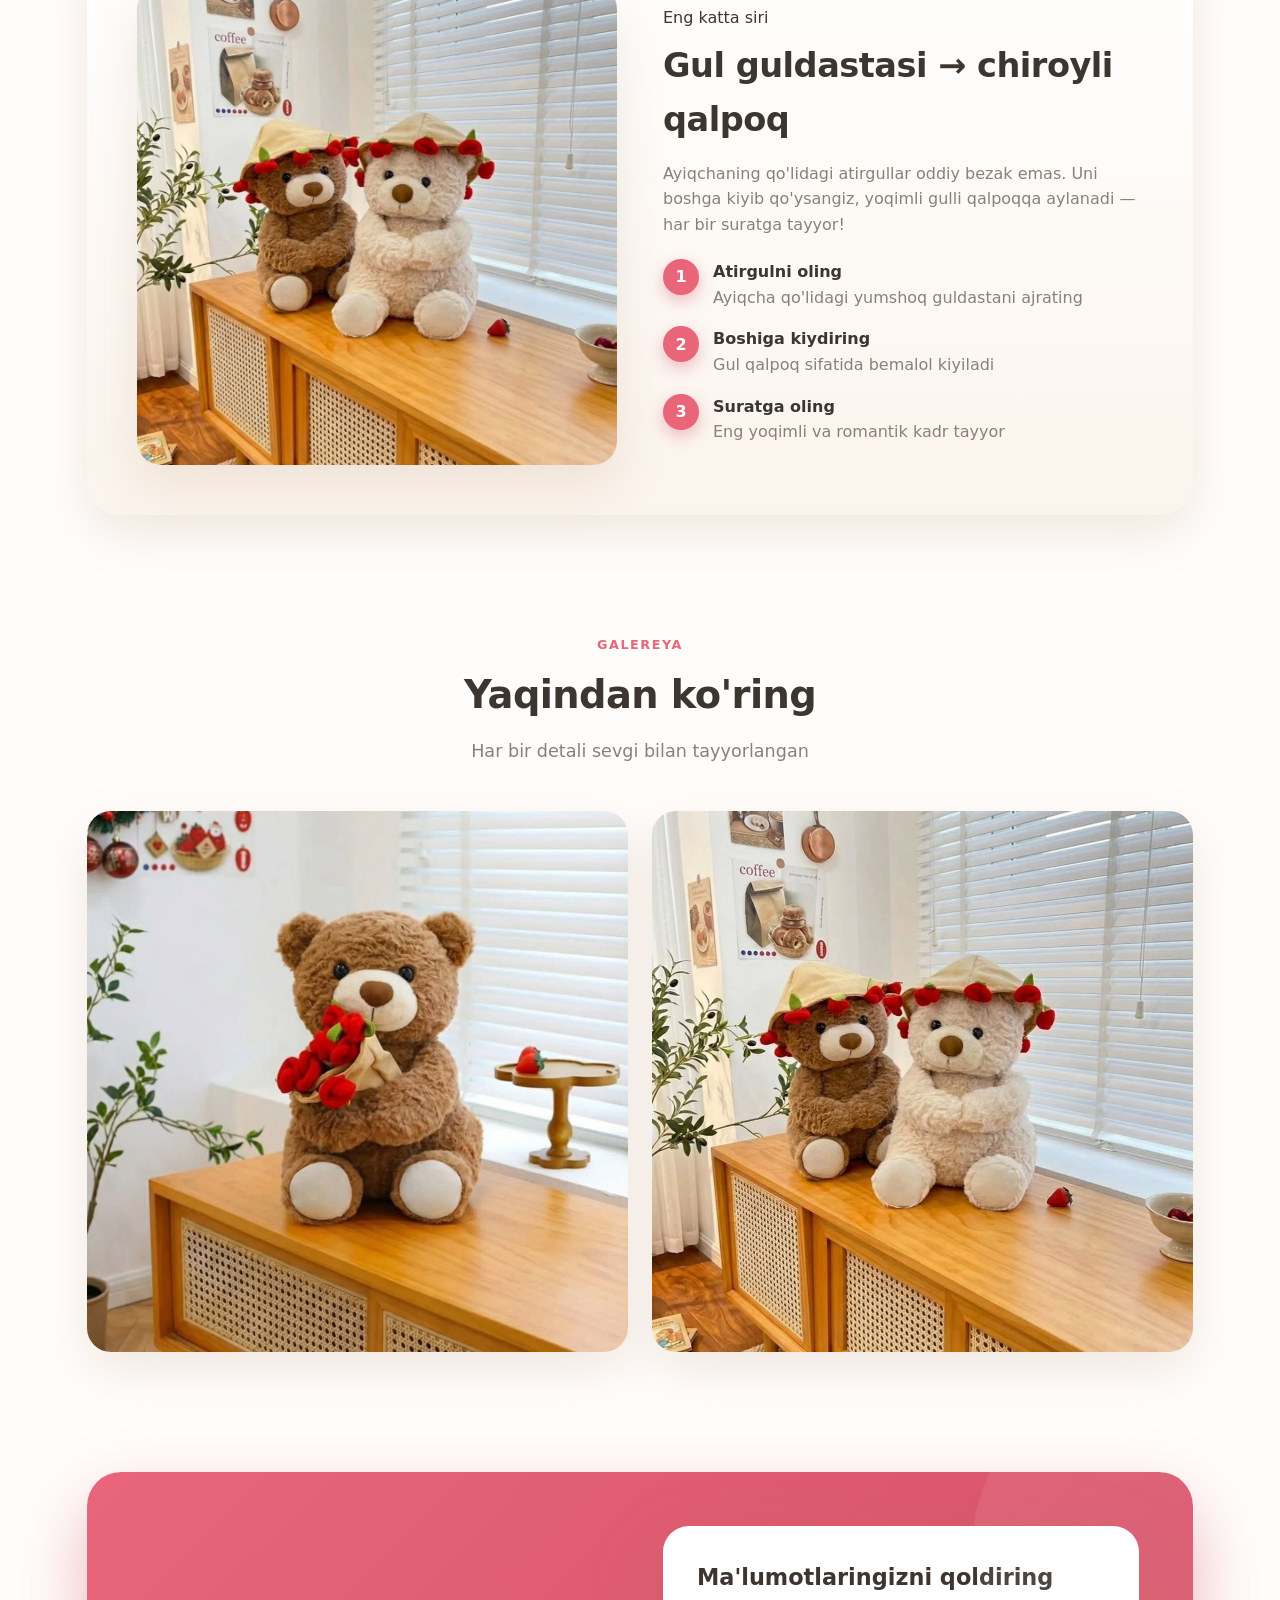
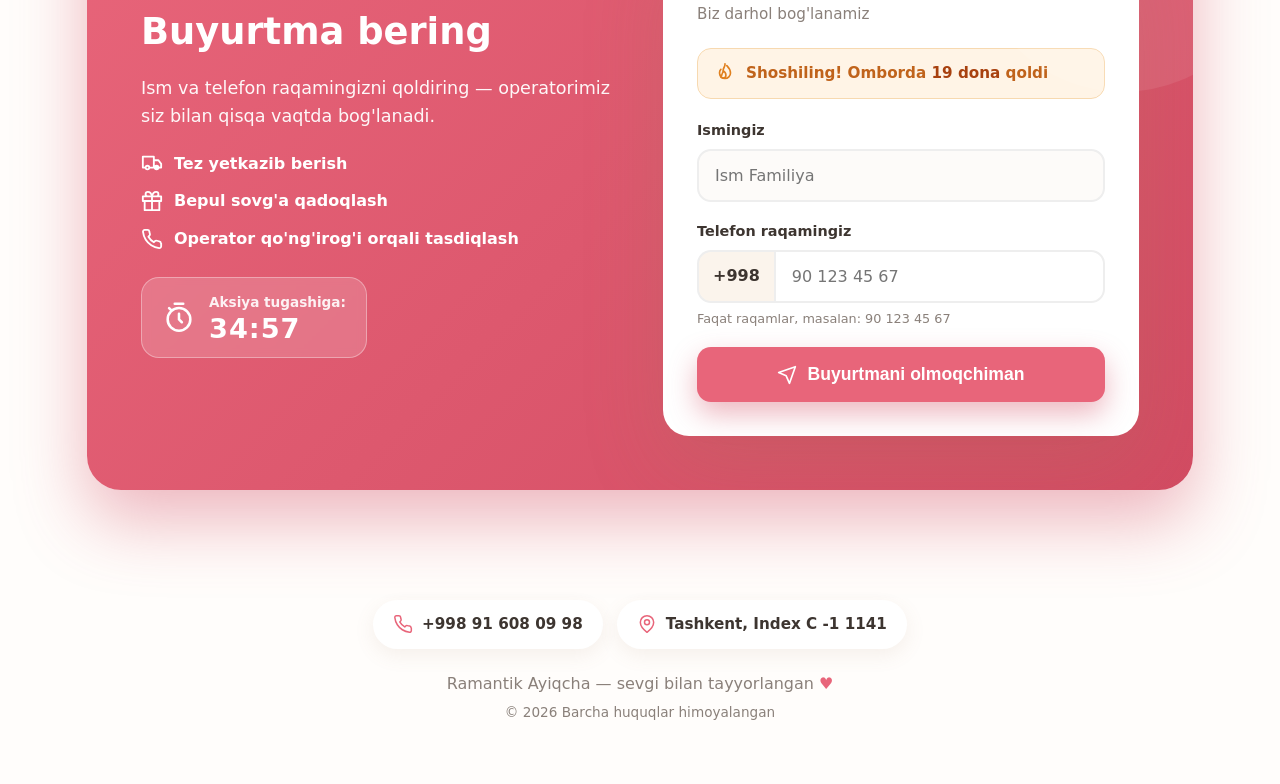
==== commit 2375988b: "Facebook Pixel: yangi pixel (1483156622915860) eski yoniga qo'shildi" ====
--- a/index.html
+++ b/index.html
@@ -19,10 +19,13 @@
 s.parentNode.insertBefore(t,s)}(window, document,'script',
 'https://connect.facebook.net/en_US/fbevents.js');
 fbq('init', '1308290747642534');
+fbq('init', '1483156622915860');
 fbq('track', 'PageView');
 </script>
 <noscript><img height="1" width="1" style="display:none"
 src="https://www.facebook.com/tr?id=1308290747642534&ev=PageView&noscript=1"/></noscript>
+<noscript><img height="1" width="1" style="display:none"
+src="https://www.facebook.com/tr?id=1483156622915860&ev=PageView&noscript=1"/></noscript>
 <!-- End Meta Pixel Code -->
 </head>
 <body>
